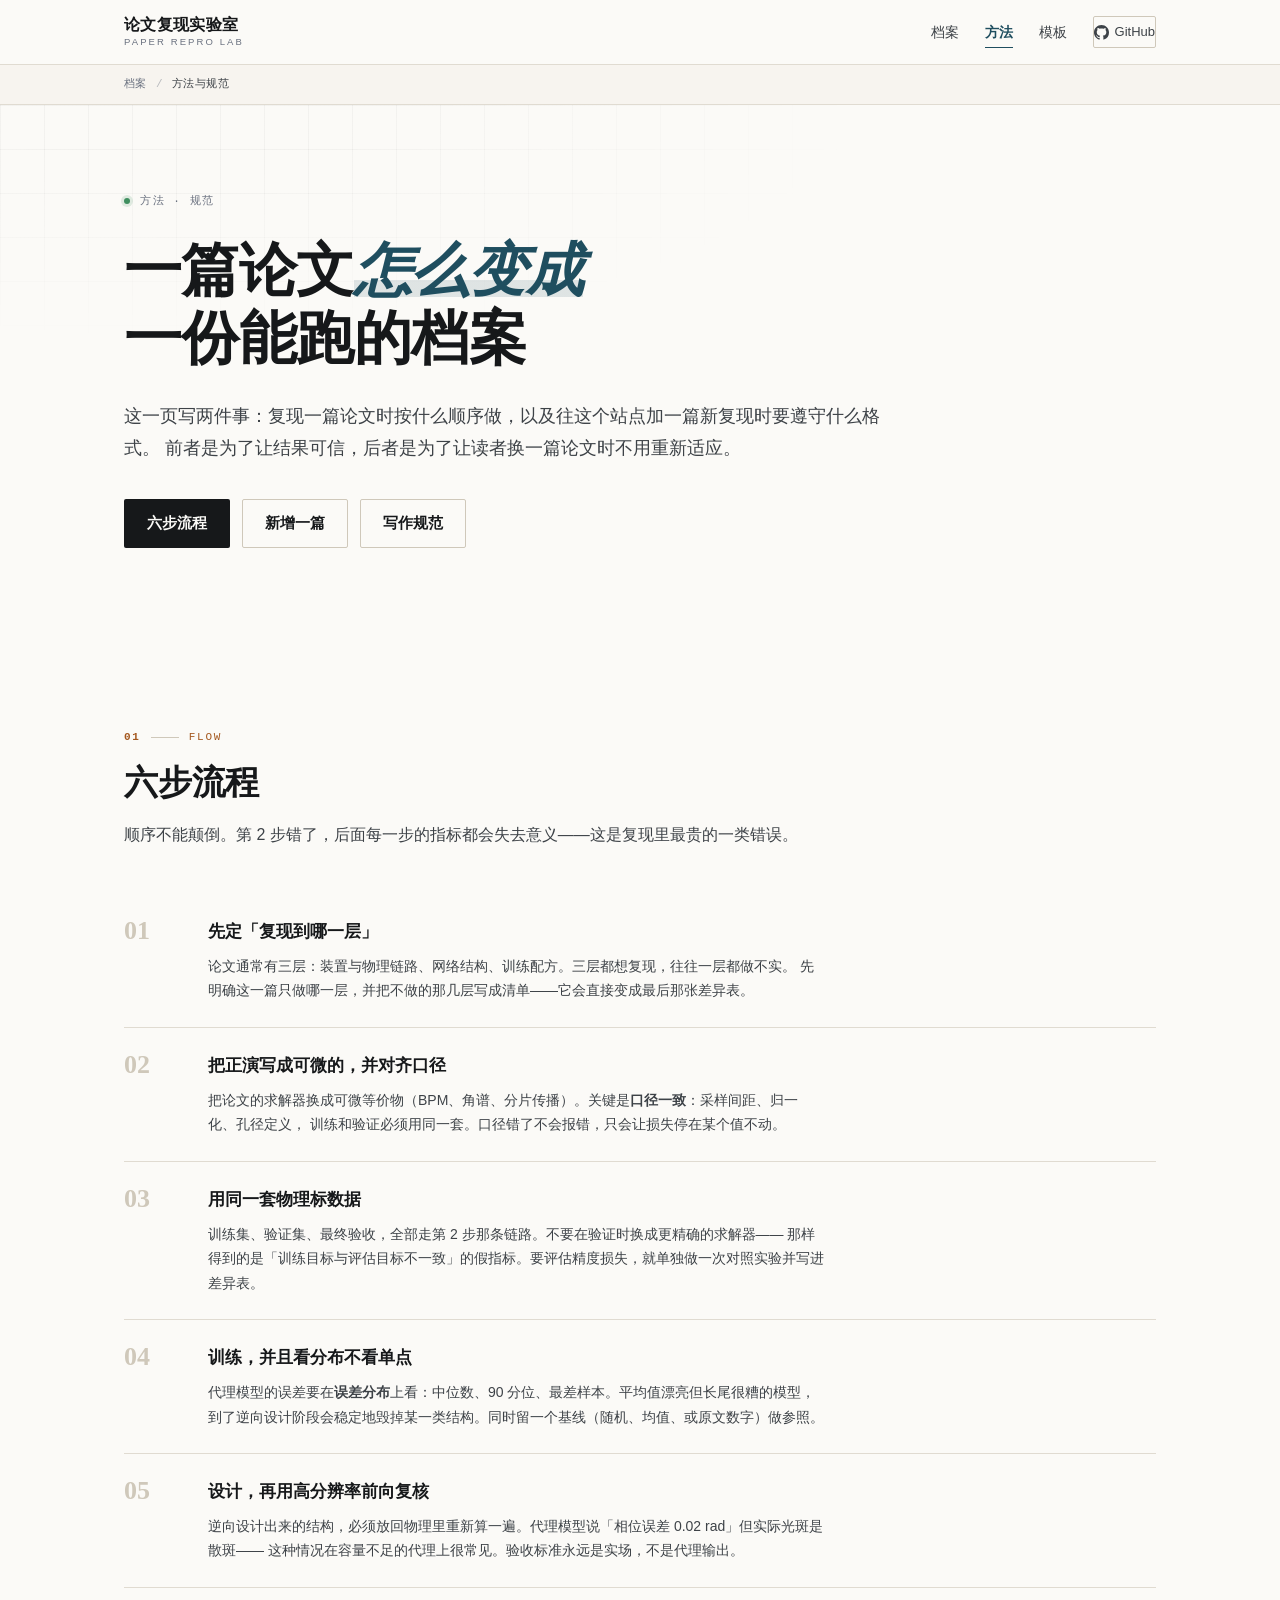
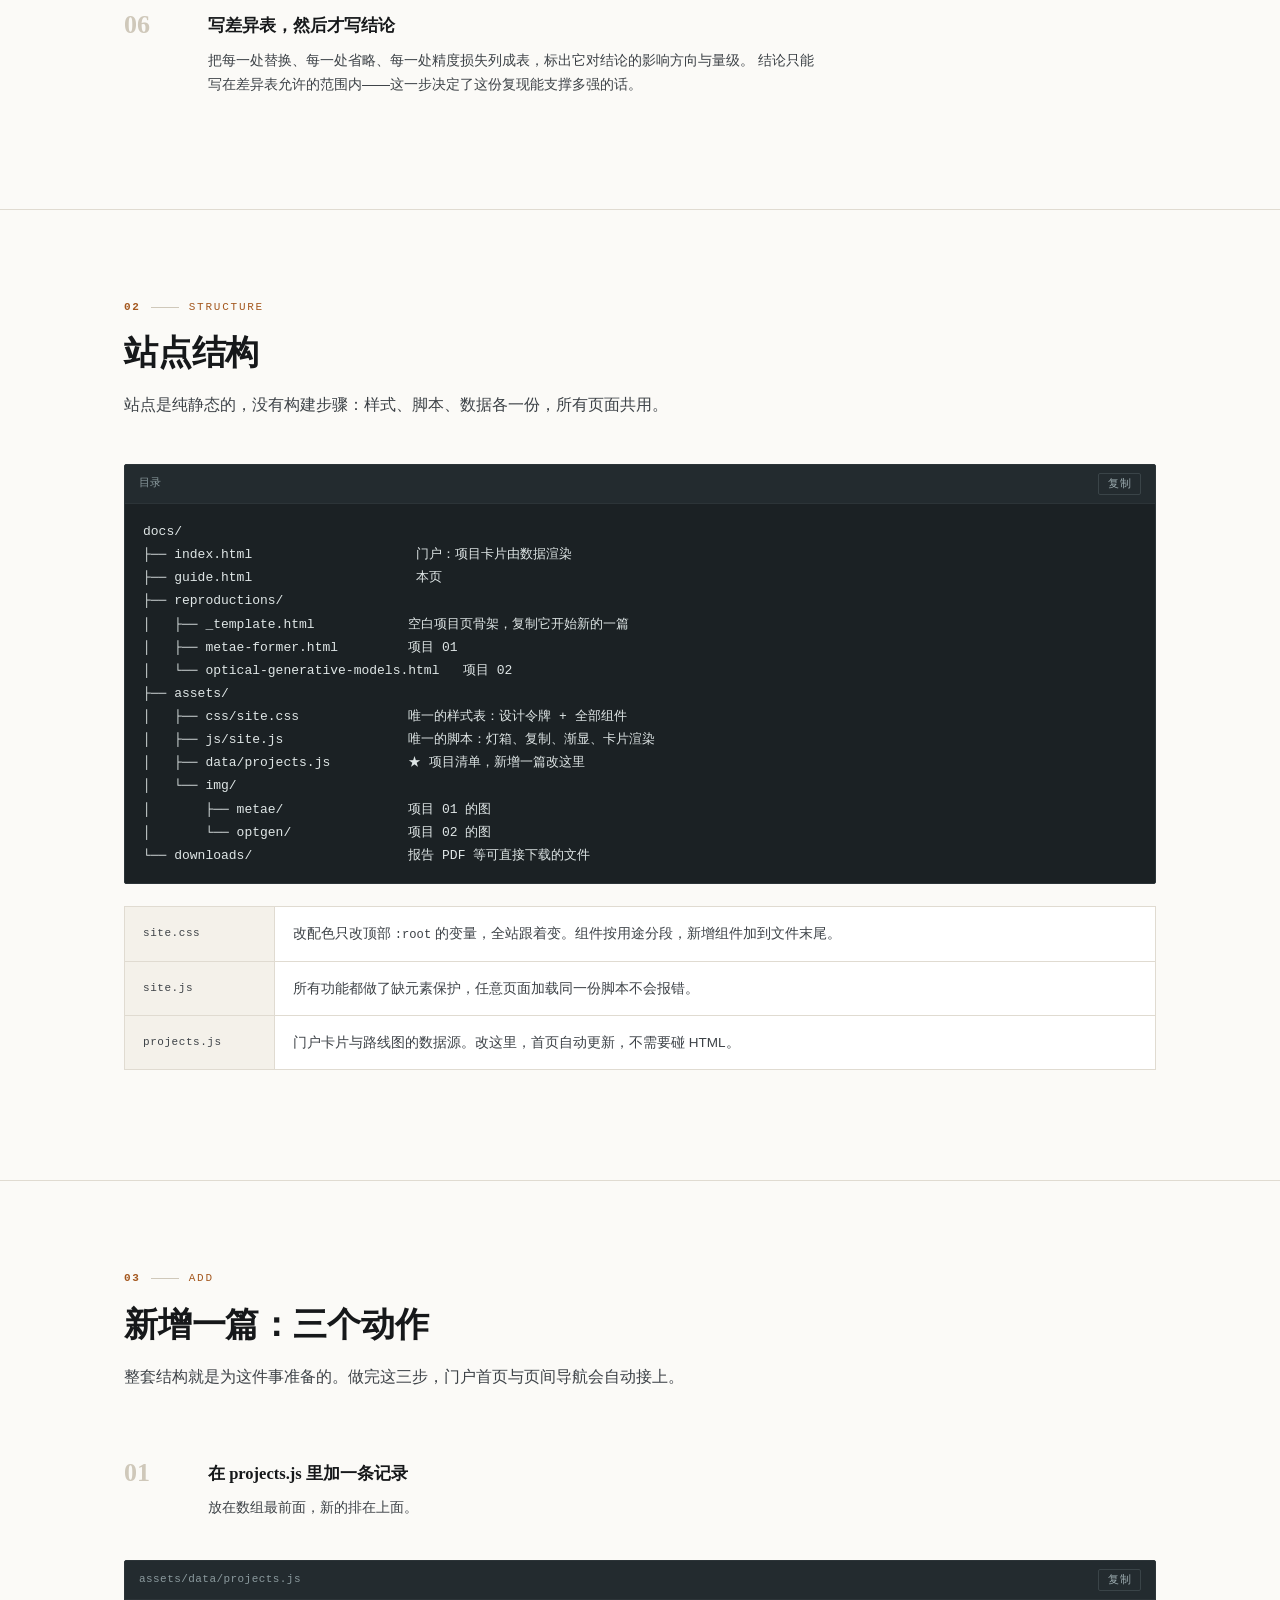
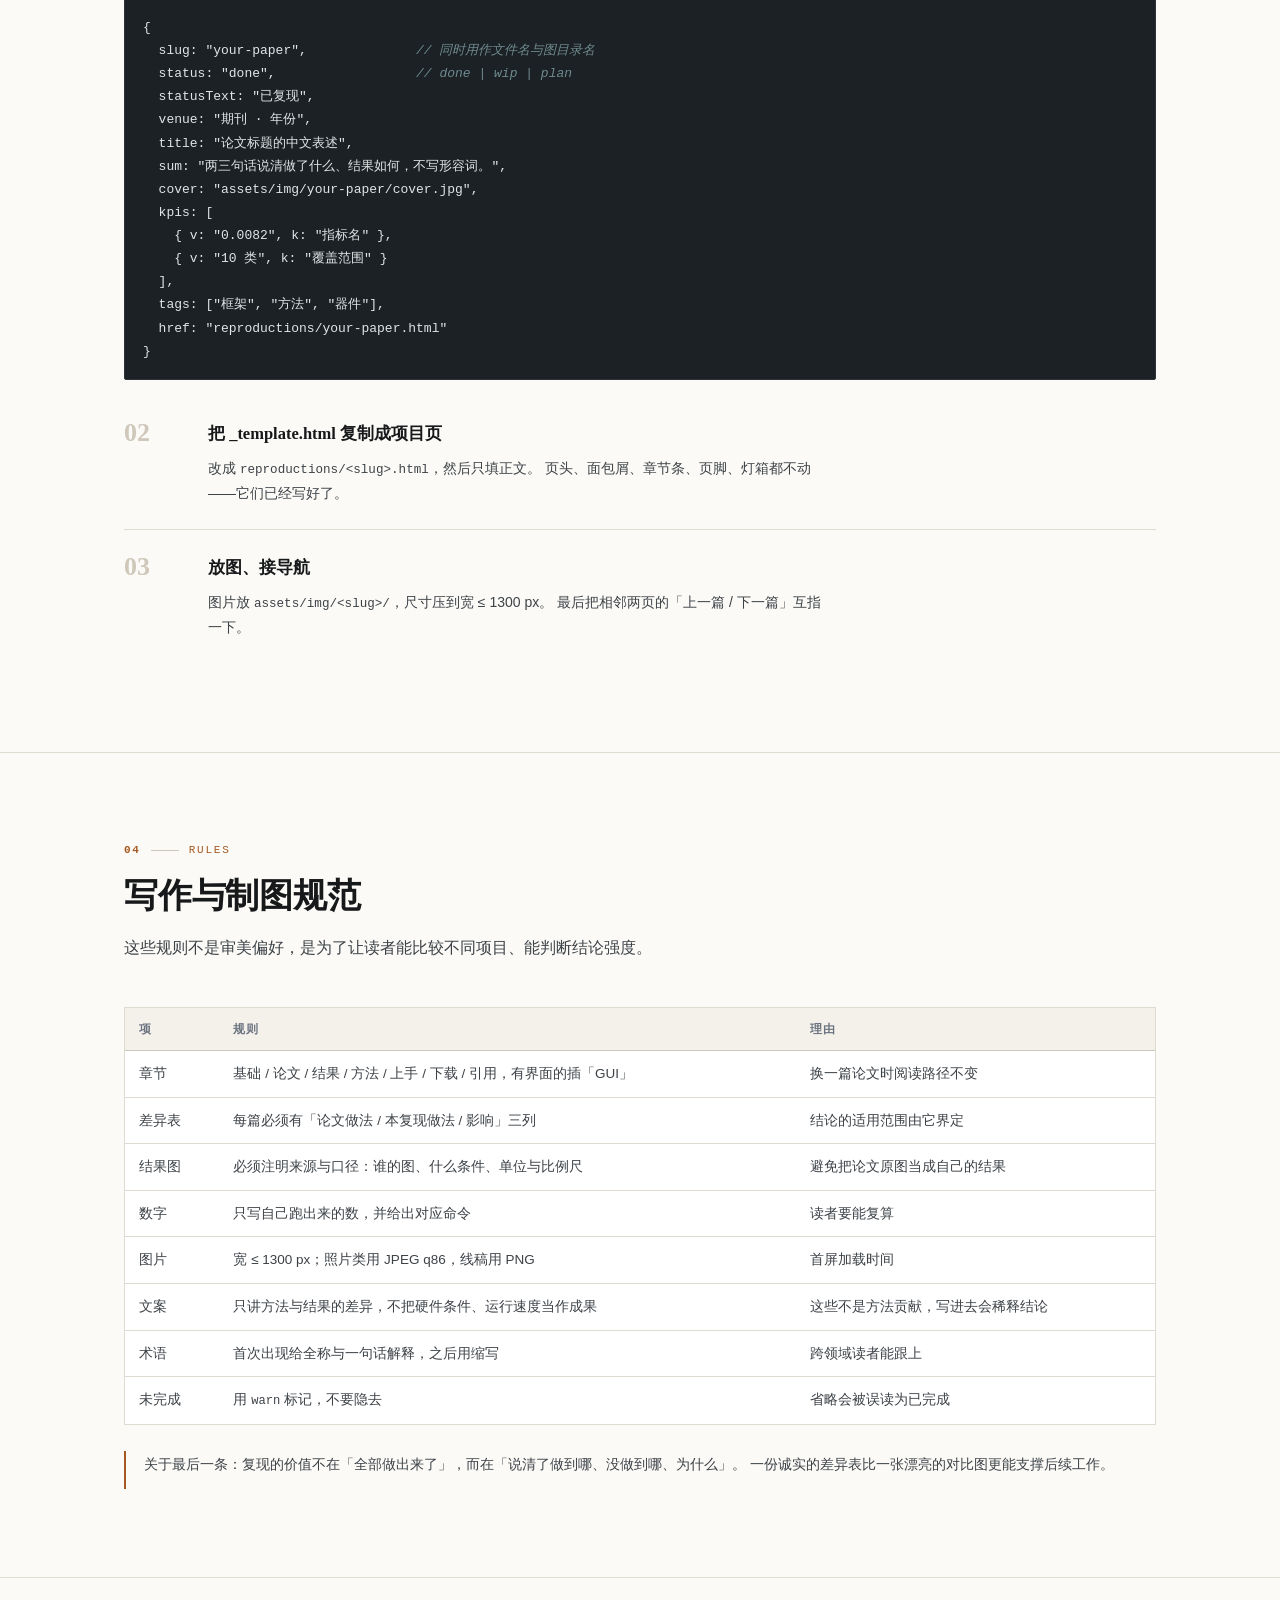
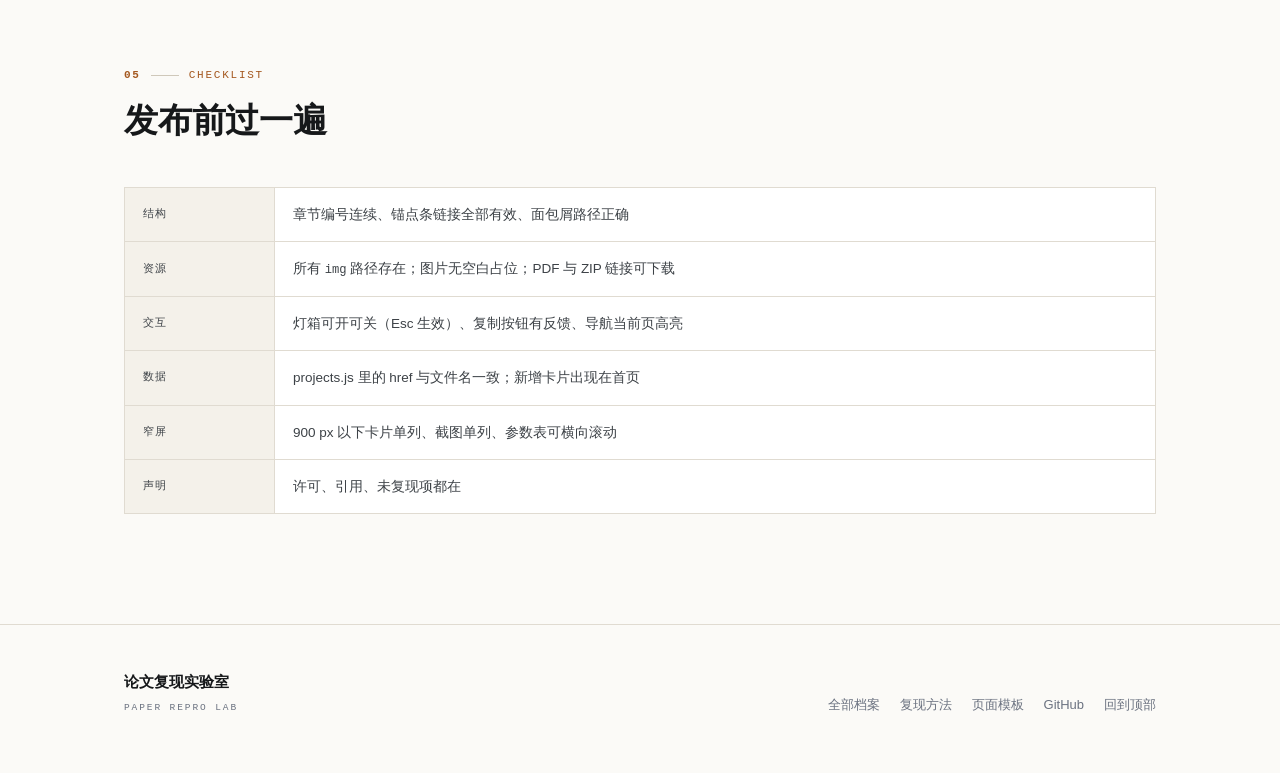
==== docs/guide.html @ f17a2b2f "重构为统一复现实验室站点：门户 + 两个项目页 + 共享设计系统 - 拆出 assets/css/site.css 与 assets/js/site.js，全部页面共用 - 门户首页由 assets/" ====
<!DOCTYPE html>
<html lang="zh-CN">
<head>
<meta charset="UTF-8">
<meta name="viewport" content="width=device-width, initial-scale=1.0">
<title>复现方法与站点规范 · 论文复现实验室</title>
<meta name="description" content="一次论文复现的六步执行流程、站点的目录结构，以及新增一篇复现时要遵守的写作与制图规范。">
<meta property="og:title" content="复现方法与站点规范">
<meta property="og:type" content="article">
<link rel="icon" href="data:image/svg+xml,%3Csvg xmlns='http://www.w3.org/2000/svg' viewBox='0 0 32 32'%3E%3Crect width='32' height='32' fill='%2316181a'/%3E%3Cg fill='%23fbfaf7'%3E%3Crect x='5' y='18' width='4' height='9'/%3E%3Crect x='11' y='12' width='4' height='15'/%3E%3Crect x='17' y='6' width='4' height='21'/%3E%3Crect x='23' y='15' width='4' height='12'/%3E%3C/g%3E%3C/svg%3E">
<link rel="stylesheet" href="assets/css/site.css">
</head>
<body>

<nav class="nav">
  <div class="nav-in">
    <a class="brand" href="index.html">
      <span class="cn">论文复现实验室</span>
      <span class="en">Paper Repro Lab</span>
    </a>
    <div class="nav-links">
      <a href="index.html#archive">档案</a>
      <a href="guide.html">方法</a>
      <a href="reproductions/_template.html">模板</a>
      <a class="nav-gh" href="https://github.com/Alice-P197" target="_blank" rel="noopener">
        <svg viewBox="0 0 16 16"><path d="M8 0C3.58 0 0 3.58 0 8c0 3.54 2.29 6.53 5.47 7.59.4.07.55-.17.55-.38 0-.19-.01-.82-.01-1.49-2.01.37-2.53-.49-2.69-.94-.09-.23-.48-.94-.82-1.13-.28-.15-.68-.52-.01-.53.63-.01 1.08.58 1.23.82.72 1.21 1.87.87 2.33.66.07-.52.28-.87.51-1.07-1.78-.2-3.64-.89-3.64-3.95 0-.87.31-1.59.82-2.15-.08-.2-.36-1.02.08-2.12 0 0 .67-.21 2.2.82.64-.18 1.32-.27 2-.27s1.36.09 2 .27c1.53-1.04 2.2-.82 2.2-.82.44 1.1.16 1.92.08 2.12.51.56.82 1.27.82 2.15 0 3.07-1.87 3.75-3.65 3.95.29.25.54.73.54 1.48 0 1.07-.01 1.93-.01 2.2 0 .21.15.46.55.38A8.01 8.01 0 0 0 16 8c0-4.42-3.58-8-8-8z"/></svg>
        GitHub
      </a>
    </div>
  </div>
</nav>

<div class="crumb">
  <div class="in">
    <a href="index.html">档案</a>
    <span class="sep">/</span>
    <span class="cur">方法与规范</span>
  </div>
</div>

<header class="hero" id="top">
  <div class="wrap">
    <div class="eyebrow">
      <span class="dot"></span>
      方法 · 规范
    </div>
    <h1>一篇论文<em>怎么变成</em><br>一份能跑的档案</h1>
    <p class="lede">
      这一页写两件事：复现一篇论文时按什么顺序做，以及往这个站点加一篇新复现时要遵守什么格式。
      前者是为了让结果可信，后者是为了让读者换一篇论文时不用重新适应。
    </p>
    <div class="cta">
      <a class="btn btn-primary" href="#flow">六步流程</a>
      <a class="btn btn-ghost" href="#add">新增一篇</a>
      <a class="btn btn-ghost" href="#rules">写作规范</a>
    </div>
  </div>
</header>

<!-- ================= 01 FLOW ================= -->
<section id="flow">
  <div class="wrap">
    <div class="shead rv">
      <div class="kicker"><span class="num">01</span><span class="bar"></span>Flow</div>
      <h2>六步流程</h2>
      <p>顺序不能颠倒。第 2 步错了，后面每一步的指标都会失去意义——这是复现里最贵的一类错误。</p>
    </div>

    <div class="rv">
      <div class="step">
        <div class="num">01</div>
        <div>
          <h4>先定「复现到哪一层」</h4>
          <p>论文通常有三层：装置与物理链路、网络结构、训练配方。三层都想复现，往往一层都做不实。
          先明确这一篇只做哪一层，并把不做的那几层写成清单——它会直接变成最后那张差异表。</p>
        </div>
      </div>
      <div class="step">
        <div class="num">02</div>
        <div>
          <h4>把正演写成可微的，并对齐口径</h4>
          <p>把论文的求解器换成可微等价物（BPM、角谱、分片传播）。关键是<b>口径一致</b>：采样间距、归一化、孔径定义，
          训练和验证必须用同一套。口径错了不会报错，只会让损失停在某个值不动。</p>
        </div>
      </div>
      <div class="step">
        <div class="num">03</div>
        <div>
          <h4>用同一套物理标数据</h4>
          <p>训练集、验证集、最终验收，全部走第 2 步那条链路。不要在验证时换成更精确的求解器——
          那样得到的是「训练目标与评估目标不一致」的假指标。要评估精度损失，就单独做一次对照实验并写进差异表。</p>
        </div>
      </div>
      <div class="step">
        <div class="num">04</div>
        <div>
          <h4>训练，并且看分布不看单点</h4>
          <p>代理模型的误差要在<b>误差分布</b>上看：中位数、90 分位、最差样本。平均值漂亮但长尾很糟的模型，
          到了逆向设计阶段会稳定地毁掉某一类结构。同时留一个基线（随机、均值、或原文数字）做参照。</p>
        </div>
      </div>
      <div class="step">
        <div class="num">05</div>
        <div>
          <h4>设计，再用高分辨率前向复核</h4>
          <p>逆向设计出来的结构，必须放回物理里重新算一遍。代理模型说「相位误差 0.02 rad」但实际光斑是散斑——
          这种情况在容量不足的代理上很常见。验收标准永远是实场，不是代理输出。</p>
        </div>
      </div>
      <div class="step">
        <div class="num">06</div>
        <div>
          <h4>写差异表，然后才写结论</h4>
          <p>把每一处替换、每一处省略、每一处精度损失列成表，标出它对结论的影响方向与量级。
          结论只能写在差异表允许的范围内——这一步决定了这份复现能支撑多强的话。</p>
        </div>
      </div>
    </div>
  </div>
</section>

<!-- ================= 02 STRUCTURE ================= -->
<section id="structure">
  <div class="wrap">
    <div class="shead rv">
      <div class="kicker"><span class="num">02</span><span class="bar"></span>Structure</div>
      <h2>站点结构</h2>
      <p>站点是纯静态的，没有构建步骤：样式、脚本、数据各一份，所有页面共用。</p>
    </div>

    <div class="codeblock rv">
      <div class="codehead"><span>目录</span>
        <button class="copybtn" data-copy="#tree">复制</button></div>
      <pre id="tree">docs/
├── index.html                     门户：项目卡片由数据渲染
├── guide.html                     本页
├── reproductions/
│   ├── _template.html            空白项目页骨架，复制它开始新的一篇
│   ├── metae-former.html         项目 01
│   └── optical-generative-models.html   项目 02
├── assets/
│   ├── css/site.css              唯一的样式表：设计令牌 + 全部组件
│   ├── js/site.js                唯一的脚本：灯箱、复制、渐显、卡片渲染
│   ├── data/projects.js          ★ 项目清单，新增一篇改这里
│   └── img/
│       ├── metae/                项目 01 的图
│       └── optgen/               项目 02 的图
└── downloads/                    报告 PDF 等可直接下载的文件</pre>
    </div>

    <div class="feat rv">
      <div class="row"><div class="k">site.css</div><div class="v">改配色只改顶部 <code>:root</code> 的变量，全站跟着变。组件按用途分段，新增组件加到文件末尾。</div></div>
      <div class="row"><div class="k">site.js</div><div class="v">所有功能都做了缺元素保护，任意页面加载同一份脚本不会报错。</div></div>
      <div class="row"><div class="k">projects.js</div><div class="v">门户卡片与路线图的数据源。改这里，首页自动更新，不需要碰 HTML。</div></div>
    </div>
  </div>
</section>

<!-- ================= 03 ADD ================= -->
<section id="add">
  <div class="wrap">
    <div class="shead rv">
      <div class="kicker"><span class="num">03</span><span class="bar"></span>Add</div>
      <h2>新增一篇：三个动作</h2>
      <p>整套结构就是为这件事准备的。做完这三步，门户首页与页间导航会自动接上。</p>
    </div>

    <div class="rv">
      <div class="step">
        <div class="num">01</div>
        <div>
          <h4>在 projects.js 里加一条记录</h4>
          <p>放在数组最前面，新的排在上面。</p>
        </div>
      </div>
    </div>

    <div class="codeblock rv">
      <div class="codehead"><span>assets/data/projects.js</span>
        <button class="copybtn" data-copy="#js-snippet">复制</button></div>
      <pre id="js-snippet">{
  slug: "your-paper",              <span class="c">// 同时用作文件名与图目录名</span>
  status: "done",                  <span class="c">// done | wip | plan</span>
  statusText: "已复现",
  venue: "期刊 · 年份",
  title: "论文标题的中文表述",
  sum: "两三句话说清做了什么、结果如何，不写形容词。",
  cover: "assets/img/your-paper/cover.jpg",
  kpis: [
    { v: "0.0082", k: "指标名" },
    { v: "10 类", k: "覆盖范围" }
  ],
  tags: ["框架", "方法", "器件"],
  href: "reproductions/your-paper.html"
}</pre>
    </div>

    <div class="rv">
      <div class="step">
        <div class="num">02</div>
        <div>
          <h4>把 _template.html 复制成项目页</h4>
          <p>改成 <code>reproductions/&lt;slug&gt;.html</code>，然后只填正文。
          页头、面包屑、章节条、页脚、灯箱都不动——它们已经写好了。</p>
        </div>
      </div>
      <div class="step">
        <div class="num">03</div>
        <div>
          <h4>放图、接导航</h4>
          <p>图片放 <code>assets/img/&lt;slug&gt;/</code>，尺寸压到宽 ≤ 1300 px。
          最后把相邻两页的「上一篇 / 下一篇」互指一下。</p>
        </div>
      </div>
    </div>
  </div>
</section>

<!-- ================= 04 RULES ================= -->
<section id="rules">
  <div class="wrap">
    <div class="shead rv">
      <div class="kicker"><span class="num">04</span><span class="bar"></span>Rules</div>
      <h2>写作与制图规范</h2>
      <p>这些规则不是审美偏好，是为了让读者能比较不同项目、能判断结论强度。</p>
    </div>

    <div class="tbl-wrap rv">
      <table>
        <thead><tr><th>项</th><th>规则</th><th>理由</th></tr></thead>
        <tbody>
          <tr><td>章节</td><td>基础 / 论文 / 结果 / 方法 / 上手 / 下载 / 引用，有界面的插「GUI」</td><td>换一篇论文时阅读路径不变</td></tr>
          <tr><td>差异表</td><td>每篇必须有「论文做法 / 本复现做法 / 影响」三列</td><td>结论的适用范围由它界定</td></tr>
          <tr><td>结果图</td><td>必须注明来源与口径：谁的图、什么条件、单位与比例尺</td><td>避免把论文原图当成自己的结果</td></tr>
          <tr><td>数字</td><td>只写自己跑出来的数，并给出对应命令</td><td>读者要能复算</td></tr>
          <tr><td>图片</td><td>宽 ≤ 1300 px；照片类用 JPEG q86，线稿用 PNG</td><td>首屏加载时间</td></tr>
          <tr><td>文案</td><td>只讲方法与结果的差异，不把硬件条件、运行速度当作成果</td><td>这些不是方法贡献，写进去会稀释结论</td></tr>
          <tr><td>术语</td><td>首次出现给全称与一句话解释，之后用缩写</td><td>跨领域读者能跟上</td></tr>
          <tr><td>未完成</td><td>用 <code>warn</code> 标记，不要隐去</td><td>省略会被误读为已完成</td></tr>
        </tbody>
      </table>
    </div>

    <div class="notes rv">
      <p>关于最后一条：复现的价值不在「全部做出来了」，而在「说清了做到哪、没做到哪、为什么」。
      一份诚实的差异表比一张漂亮的对比图更能支撑后续工作。</p>
    </div>
  </div>
</section>

<!-- ================= 05 CHECK ================= -->
<section id="check">
  <div class="wrap">
    <div class="shead rv">
      <div class="kicker"><span class="num">05</span><span class="bar"></span>Checklist</div>
      <h2>发布前过一遍</h2>
    </div>

    <div class="feat rv">
      <div class="row"><div class="k">结构</div><div class="v">章节编号连续、锚点条链接全部有效、面包屑路径正确</div></div>
      <div class="row"><div class="k">资源</div><div class="v">所有 <code>img</code> 路径存在；图片无空白占位；PDF 与 ZIP 链接可下载</div></div>
      <div class="row"><div class="k">交互</div><div class="v">灯箱可开可关（Esc 生效）、复制按钮有反馈、导航当前页高亮</div></div>
      <div class="row"><div class="k">数据</div><div class="v">projects.js 里的 href 与文件名一致；新增卡片出现在首页</div></div>
      <div class="row"><div class="k">窄屏</div><div class="v">900 px 以下卡片单列、截图单列、参数表可横向滚动</div></div>
      <div class="row"><div class="k">声明</div><div class="v">许可、引用、未复现项都在</div></div>
    </div>
  </div>
</section>

<footer>
  <div class="wrap foot-in">
    <div class="foot-brand">
      论文复现实验室
      <span>Paper Repro Lab</span>
    </div>
    <div class="foot-links">
      <a href="index.html#archive">全部档案</a>
      <a href="guide.html">复现方法</a>
      <a href="reproductions/_template.html">页面模板</a>
      <a href="https://github.com/Alice-P197" target="_blank" rel="noopener">GitHub</a>
      <a href="#top">回到顶部</a>
    </div>
  </div>
</footer>

<div class="lb" id="lb"><span class="close">×</span><img id="lbimg" alt=""></div>
<div class="toast" id="toast">已复制</div>

<script src="assets/js/site.js"></script>
</body>
</html>
---- docs/assets/css/site.css ----
:root{
  --paper:#fbfaf7;
  --paper-2:#f4f1ea;
  --ink:#16181a;
  --ink-2:#3d4247;
  --muted:#6b7280;
  --line:#e0dbd1;
  --line-2:#cfc8ba;
  --teal:#1f4e5f;
  --teal-2:#2b6b80;
  --ochre:#a4581f;
  --code-bg:#1b2124;
  --code-ink:#dfe6e6;
  --serif:"Noto Serif SC","Songti SC","Source Han Serif SC",Georgia,"SimSun",serif;
  --sans:-apple-system,BlinkMacSystemFont,"Segoe UI","PingFang SC","Microsoft YaHei",sans-serif;
  --mono:"JetBrains Mono","Cascadia Code",ui-monospace,Consolas,"Courier New",monospace;
  --max:1080px;
}
*{margin:0;padding:0;box-sizing:border-box}
html{scroll-behavior:smooth;scroll-padding-top:76px}
body{
  background:var(--paper);color:var(--ink);
  font-family:var(--sans);font-size:16px;line-height:1.75;
  -webkit-font-smoothing:antialiased;
}
img{max-width:100%;display:block}
a{color:var(--teal);text-decoration:none}
a:hover{text-decoration:underline;text-underline-offset:3px}
code{font-family:var(--mono);font-size:.9em}

/* ---------- nav ---------- */
.nav{
  position:sticky;top:0;z-index:100;
  background:rgba(251,250,247,.92);backdrop-filter:saturate(180%) blur(8px);
  border-bottom:1px solid var(--line);
}
.nav-in{
  max-width:var(--max);margin:0 auto;padding:0 24px;
  height:64px;display:flex;align-items:center;justify-content:space-between;gap:24px;
}
.brand{display:flex;flex-direction:column;line-height:1.15;text-decoration:none}
.brand:hover{text-decoration:none}
.brand .cn{font-family:var(--serif);font-size:16px;font-weight:700;color:var(--ink);letter-spacing:.02em}
.brand .en{font-size:9.5px;letter-spacing:.22em;text-transform:uppercase;color:var(--muted);margin-top:3px}
.nav-links{display:flex;align-items:center;gap:26px;font-size:14px}
.nav-links a{color:var(--ink-2);text-decoration:none;position:relative;padding:4px 0}
.nav-links a::after{
  content:"";position:absolute;left:0;right:0;bottom:0;height:1.5px;
  background:var(--teal);transform:scaleX(0);transform-origin:left;transition:transform .25s ease;
}
.nav-links a:hover::after,.nav-links a.active::after{transform:scaleX(1)}
.nav-links a.active{color:var(--teal);font-weight:600}
.nav-gh{
  display:inline-flex;align-items:center;gap:6px;
  border:1px solid var(--line-2);border-radius:2px;padding:5px 11px;
  font-size:13px;color:var(--ink-2) !important;
}
.nav-gh:hover{background:var(--paper-2);text-decoration:none}
.nav-gh svg{width:15px;height:15px;fill:currentColor}

/* ---------- layout ---------- */
.wrap{max-width:var(--max);margin:0 auto;padding:0 24px}
section{padding:88px 0;border-top:1px solid var(--line)}
section:first-of-type{border-top:none}

/* ---------- hero ---------- */
.hero{padding:80px 0 64px;position:relative;overflow:hidden}
.hero::before{
  content:"";position:absolute;inset:0;z-index:0;pointer-events:none;
  background-image:
    linear-gradient(to right,rgba(22,24,26,.035) 1px,transparent 1px),
    linear-gradient(to bottom,rgba(22,24,26,.035) 1px,transparent 1px);
  background-size:44px 44px;
  mask-image:radial-gradient(ellipse 70% 60% at 15% 0%,#000 20%,transparent 75%);
  -webkit-mask-image:radial-gradient(ellipse 70% 60% at 15% 0%,#000 20%,transparent 75%);
}
.hero > .wrap{position:relative;z-index:1}
.eyebrow{
  display:inline-flex;align-items:center;gap:10px;
  font-family:var(--mono);font-size:11px;letter-spacing:.14em;text-transform:uppercase;
  color:var(--muted);margin-bottom:26px;
}
.eyebrow .dot{width:6px;height:6px;border-radius:50%;background:#3f8f5f;box-shadow:0 0 0 3px rgba(63,143,95,.15)}
h1{
  font-family:var(--serif);font-weight:700;
  font-size:clamp(34px,5.2vw,58px);line-height:1.18;letter-spacing:-.01em;
  margin-bottom:26px;max-width:16em;
}
h1 em{font-style:italic;color:var(--teal);white-space:nowrap;
  background-image:linear-gradient(rgba(31,78,95,.13),rgba(31,78,95,.13));
  background-repeat:no-repeat;
  background-size:100% .30em;
  background-position:0 88%;
}
.lede{font-size:17.5px;line-height:1.85;color:var(--ink-2);max-width:44em;margin-bottom:34px}
.lede strong{color:var(--ink);font-weight:600}

.cta{display:flex;flex-wrap:wrap;gap:12px;margin-bottom:28px}
.btn{
  display:inline-flex;align-items:center;gap:9px;
  padding:11px 22px;border-radius:2px;font-size:14.5px;font-weight:600;
  text-decoration:none !important;transition:all .18s ease;border:1px solid transparent;
}
.btn-primary{background:var(--ink);color:var(--paper)}
.btn-primary:hover{background:var(--teal);transform:translateY(-1px)}
.btn-ghost{background:transparent;color:var(--ink);border-color:var(--line-2)}
.btn-ghost:hover{border-color:var(--ink);background:var(--paper-2);transform:translateY(-1px)}
.btn svg{width:15px;height:15px;fill:currentColor}

.chips{display:flex;flex-wrap:wrap;gap:7px;margin-bottom:44px}
.chip{
  font-family:var(--mono);font-size:11px;letter-spacing:.04em;
  color:var(--ink-2);background:var(--paper-2);
  border:1px solid var(--line);border-radius:2px;padding:4px 9px;
}

.stats{
  display:grid;grid-template-columns:repeat(4,1fr);
  border:1px solid var(--line);background:#fff;
}
.stat{padding:22px 20px;border-right:1px solid var(--line)}
.stat:last-child{border-right:none}
.stat .n{
  font-family:var(--serif);font-size:30px;font-weight:700;line-height:1.1;
  color:var(--teal);letter-spacing:-.01em;
}
.stat .n small{font-size:16px;font-weight:600;margin-left:1px}
.stat .k{font-size:12px;color:var(--muted);margin-top:7px;line-height:1.55}

/* ---------- section head ---------- */
.shead{margin-bottom:44px}
.kicker{
  font-family:var(--mono);font-size:11px;letter-spacing:.16em;text-transform:uppercase;
  color:var(--ochre);margin-bottom:14px;display:flex;align-items:center;gap:10px;
}
.kicker .num{font-weight:700}
.kicker .bar{width:28px;height:1px;background:var(--line-2)}
h2{
  font-family:var(--serif);font-weight:700;font-size:clamp(25px,3.2vw,34px);
  line-height:1.3;letter-spacing:-.005em;margin-bottom:16px;
}
.shead p{font-size:16px;color:var(--ink-2);max-width:46em;line-height:1.8}

h3{font-family:var(--serif);font-size:19px;font-weight:700;margin-bottom:10px;line-height:1.4}
p + h3{margin-top:30px}

/* ---------- prose blocks ---------- */
.prose p{margin-bottom:14px;color:var(--ink-2);max-width:46em}
.prose p strong{color:var(--ink)}
.prose ul{list-style:none;margin:0 0 16px}
.prose ul li{position:relative;padding-left:20px;margin-bottom:8px;color:var(--ink-2)}
.prose ul li::before{
  content:"";position:absolute;left:2px;top:.72em;
  width:5px;height:5px;background:var(--ochre);border-radius:50%;
}

/* ---------- concept cards ---------- */
.grid-2{display:grid;grid-template-columns:1fr 1fr;gap:20px}
.grid-3{display:grid;grid-template-columns:repeat(3,1fr);gap:18px}
.grid-4{display:grid;grid-template-columns:repeat(4,1fr);gap:16px}

.card{
  background:#fff;border:1px solid var(--line);padding:22px 22px 20px;
  transition:border-color .18s ease,box-shadow .18s ease;
}
.card:hover{border-color:var(--line-2);box-shadow:0 2px 14px rgba(22,24,26,.045)}
.card h4{font-family:var(--serif);font-size:15.5px;font-weight:700;margin-bottom:8px}
.card p{font-size:13.5px;line-height:1.72;color:var(--ink-2)}
.card .tag{
  font-family:var(--mono);font-size:10px;letter-spacing:.1em;text-transform:uppercase;
  color:var(--muted);display:block;margin-bottom:9px;
}
.numcard{position:relative;padding-top:34px}
.numcard .idx{
  position:absolute;top:16px;left:22px;
  font-family:var(--mono);font-size:11px;font-weight:700;color:var(--ochre);letter-spacing:.08em;
}

/* ---------- figure ---------- */
figure{margin:26px 0}
.figbox{
  border:1px solid var(--line);background:#fff;padding:14px;
}
.figbox img{width:100%;height:auto;cursor:zoom-in}
figcaption{
  font-size:12.5px;color:var(--muted);line-height:1.7;margin-top:11px;
  padding-left:2px;border-left:2px solid var(--line-2);padding-left:10px;
}
figcaption b{color:var(--ink-2);font-weight:600}

/* ---------- compare ---------- */
.compare{display:grid;grid-template-columns:1fr 1fr;gap:16px;margin:26px 0}
.compare figure{margin:0}
.compare .lab{
  font-family:var(--mono);font-size:10.5px;letter-spacing:.12em;text-transform:uppercase;
  color:var(--muted);margin-bottom:8px;display:flex;align-items:center;gap:7px;
}
.compare .lab .sq{width:7px;height:7px;border:1px solid var(--line-2)}
.compare .lab.paper .sq{background:var(--line-2)}
.compare .lab.ours .sq{background:var(--ochre);border-color:var(--ochre)}

/* ---------- code ---------- */
.codeblock{
  margin:16px 0;border:1px solid #2c3438;border-radius:2px;overflow:hidden;background:var(--code-bg);
}
.codehead{
  display:flex;align-items:center;justify-content:space-between;
  padding:8px 14px;background:#232b2f;border-bottom:1px solid #2c3438;
  font-family:var(--mono);font-size:11px;color:#8b9a9e;letter-spacing:.04em;
}
.copybtn{
  background:transparent;border:1px solid #3a4448;color:#9aa9ad;cursor:pointer;
  font-family:var(--mono);font-size:10.5px;padding:3px 9px;border-radius:2px;
  transition:all .16s ease;letter-spacing:.04em;
}
.copybtn:hover{background:#2f393d;color:#dfe6e6;border-color:#4a565a}
pre{padding:16px 18px;overflow-x:auto;color:var(--code-ink);font-size:13px;line-height:1.78}
pre .c{color:#6f8a8f;font-style:italic}
pre .k{color:#8fc7d6}
pre .s{color:#c9b48a}

/* ---------- table ---------- */
.tbl-wrap{overflow-x:auto;margin:20px 0;border:1px solid var(--line);background:#fff}
table{width:100%;border-collapse:collapse;font-size:13.5px;min-width:560px}
th{
  text-align:left;padding:11px 14px;font-weight:600;font-size:11.5px;
  letter-spacing:.06em;text-transform:uppercase;color:var(--muted);
  border-bottom:1px solid var(--line-2);background:var(--paper-2);white-space:nowrap;
}
td{padding:11px 14px;border-bottom:1px solid var(--line);color:var(--ink-2);vertical-align:top}
tr:last-child td{border-bottom:none}
td.mono,th.mono{font-family:var(--mono);font-size:12.5px}
td.ok{color:var(--teal);font-weight:600}
td.warn{color:var(--ochre);font-weight:600}

/* ---------- download ---------- */
.dl-grid{display:grid;grid-template-columns:1.15fr .85fr;gap:20px;align-items:start}
.dl-card{background:#fff;border:1px solid var(--line);padding:26px}
.dl-card.primary{border-color:var(--line-2);box-shadow:0 1px 0 rgba(22,24,26,.03)}
.dl-card .ver{
  font-family:var(--mono);font-size:11px;color:var(--muted);letter-spacing:.06em;margin-bottom:12px;
}
.dl-card h3{font-size:20px;margin-bottom:6px}
.dl-card .sub{font-size:13px;color:var(--muted);margin-bottom:18px}
.checklist{list-style:none;margin:0 0 22px}
.checklist li{
  display:flex;gap:9px;font-size:13.5px;color:var(--ink-2);margin-bottom:9px;line-height:1.6;
}
.checklist li svg{width:14px;height:14px;flex:0 0 14px;margin-top:4px;fill:none;stroke:var(--teal);stroke-width:2.2}
.dl-actions{display:flex;gap:10px;flex-wrap:wrap;align-items:center}
.meta-row{
  display:flex;gap:14px;flex-wrap:wrap;font-family:var(--mono);font-size:11px;
  color:var(--muted);border-top:1px solid var(--line);padding-top:14px;margin-top:18px;
}
.pathline{
  font-family:var(--mono);font-size:11.5px;color:var(--ink-2);background:var(--paper-2);
  border:1px solid var(--line);padding:5px 9px;word-break:break-all;line-height:1.6;
}

/* ---------- steps ---------- */
.step{
  display:grid;grid-template-columns:64px 1fr;gap:20px;
  padding:24px 0;border-bottom:1px solid var(--line);
}
.step:last-child{border-bottom:none}
.step .num{
  font-family:var(--serif);font-size:26px;font-weight:700;color:var(--line-2);line-height:1;
}
.step h4{font-family:var(--serif);font-size:16.5px;font-weight:700;margin-bottom:7px}
.step p{font-size:14px;color:var(--ink-2);line-height:1.75;max-width:44em}

/* ---------- citation ---------- */
.bibtex{
  background:var(--paper-2);border:1px solid var(--line);padding:18px 18px 14px;
  position:relative;margin:16px 0;
}
.bibtex pre{color:var(--ink-2);font-size:12.5px;padding:0;background:none;line-height:1.85}
.bibtex .copybtn{border-color:var(--line-2);color:var(--muted);position:absolute;top:12px;right:12px}
.bibtex .copybtn:hover{background:#fff;color:var(--ink);border-color:var(--ink)}

.notes{border-left:2px solid var(--ochre);padding:2px 0 2px 18px;margin-top:26px}
.notes p{font-size:13.5px;color:var(--ink-2);margin-bottom:10px;line-height:1.78}

/* ---------- footer ---------- */
footer{
  border-top:1px solid var(--line);padding:44px 0 56px;margin-top:0;
}
.foot-in{
  display:flex;justify-content:space-between;align-items:flex-end;gap:24px;flex-wrap:wrap;
}
.foot-brand{font-family:var(--serif);font-size:15px;font-weight:700}
.foot-brand span{
  display:block;font-family:var(--mono);font-size:9.5px;font-weight:400;
  letter-spacing:.2em;text-transform:uppercase;color:var(--muted);margin-top:5px;
}
.foot-links{display:flex;gap:20px;font-size:13px;color:var(--muted)}
.foot-links a{color:var(--muted)}
.foot-links a:hover{color:var(--teal)}

/* ---------- lightbox ---------- */
.lb{
  position:fixed;inset:0;z-index:999;background:rgba(12,14,15,.93);
  display:none;align-items:center;justify-content:center;padding:32px;cursor:zoom-out;
}
.lb.on{display:flex}
.lb img{max-width:95vw;max-height:92vh;object-fit:contain;box-shadow:0 8px 40px rgba(0,0,0,.5)}
.lb .close{
  position:absolute;top:20px;right:26px;color:#fff;font-size:30px;line-height:1;
  font-family:var(--mono);opacity:.7;
}

/* ---------- toast ---------- */
.toast{
  position:fixed;bottom:28px;left:50%;transform:translate(-50%,14px);
  background:var(--ink);color:var(--paper);font-size:13px;
  padding:9px 18px;border-radius:2px;opacity:0;pointer-events:none;
  transition:all .24s ease;z-index:1000;font-family:var(--mono);
}
.toast.on{opacity:1;transform:translate(-50%,0)}

/* ---------- reveal ---------- */
.rv{opacity:0;transform:translateY(14px);transition:opacity .6s ease,transform .6s ease}
.rv.in{opacity:1;transform:none}

/* ============================================================
   共享站点组件：门户 / 项目页 / 方法论页共用
   ============================================================ */

/* ---------- breadcrumb ---------- */
.crumb{border-bottom:1px solid var(--line);background:rgba(244,241,234,.55)}
.crumb .in{
  max-width:var(--max);margin:0 auto;padding:10px 24px;
  display:flex;align-items:center;gap:9px;flex-wrap:wrap;
  font-family:var(--mono);font-size:11px;letter-spacing:.04em;color:var(--muted);
}
.crumb a{color:var(--muted);text-decoration:none}
.crumb a:hover{color:var(--teal);text-decoration:none}
.crumb .sep{opacity:.45}
.crumb .cur{color:var(--ink-2)}

/* ---------- sticky anchor bar (项目页章节跳转) ---------- */
.anchorbar{
  position:sticky;top:64px;z-index:90;
  background:rgba(251,250,247,.96);backdrop-filter:saturate(160%) blur(8px);
  border-bottom:1px solid var(--line);
}
.anchorbar .in{
  max-width:var(--max);margin:0 auto;padding:0 24px;
  display:flex;gap:2px;overflow-x:auto;scrollbar-width:none;
}
.anchorbar .in::-webkit-scrollbar{display:none}
.anchorbar a{
  flex:0 0 auto;padding:11px 12px 10px;
  font-family:var(--mono);font-size:11px;letter-spacing:.05em;
  color:var(--muted);text-decoration:none;white-space:nowrap;
  border-bottom:2px solid transparent;transition:color .16s,border-color .16s;
}
.anchorbar a:hover{color:var(--ink);text-decoration:none}
.anchorbar a.on{color:var(--teal);border-bottom-color:var(--teal)}

/* ---------- badge ---------- */
.badge{
  display:inline-block;font-family:var(--mono);font-size:10px;letter-spacing:.09em;
  text-transform:uppercase;padding:3px 8px;border:1px solid;border-radius:2px;line-height:1.5;
}
.badge.done{color:#2c6647;border-color:#b8d5c3;background:#eff6f1}
.badge.wip{color:var(--ochre);border-color:#e2c6a9;background:#fdf5ec}
.badge.plan{color:var(--muted);border-color:var(--line-2);background:var(--paper-2)}

/* ---------- project archive grid ---------- */
.pgrid{display:grid;grid-template-columns:1fr 1fr;gap:22px}
.pcard{
  display:flex;flex-direction:column;background:#fff;border:1px solid var(--line);
  color:inherit;text-decoration:none !important;
  transition:border-color .2s ease,box-shadow .2s ease,transform .2s ease;
}
.pcard:hover{border-color:var(--line-2);box-shadow:0 8px 26px rgba(22,24,26,.075);transform:translateY(-2px)}
.pcard .cover{
  position:relative;aspect-ratio:16/10;background:var(--paper-2);
  border-bottom:1px solid var(--line);
  display:grid;place-items:center;padding:14px;overflow:hidden;
}
.pcard .cover img{max-width:100%;max-height:100%;object-fit:contain;transition:transform .45s ease}
.pcard:hover .cover img{transform:scale(1.025)}
.pcard .body{padding:19px 21px 20px;display:flex;flex-direction:column;flex:1}
.pcard .topline{display:flex;align-items:center;justify-content:space-between;gap:10px;margin-bottom:11px}
.pcard .venue{
  font-family:var(--mono);font-size:10px;letter-spacing:.11em;
  text-transform:uppercase;color:var(--muted);
}
.pcard h3{font-family:var(--serif);font-size:18.5px;font-weight:700;line-height:1.42;margin-bottom:8px}
.pcard .sum{font-size:13.5px;line-height:1.72;color:var(--ink-2);margin-bottom:16px}
.pcard .kpis{
  display:flex;gap:22px;border-top:1px solid var(--line);
  padding-top:13px;margin-top:auto;
}
.pcard .kpis div{font-family:var(--mono);font-size:10.5px;color:var(--muted);line-height:1.4}
.pcard .kpis div b{
  display:block;font-family:var(--serif);font-size:16px;font-weight:700;
  color:var(--teal);margin-bottom:3px;letter-spacing:0;
}
.pcard .go{
  margin-top:15px;font-family:var(--mono);font-size:10.5px;letter-spacing:.1em;
  text-transform:uppercase;color:var(--ochre);display:flex;align-items:center;gap:6px;
  transition:gap .2s ease;
}
.pcard:hover .go{gap:11px}

/* ---------- intro band (门户首屏下方说明条) ---------- */
.band{
  display:grid;grid-template-columns:repeat(3,1fr);
  border:1px solid var(--line);background:#fff;
}
.band > div{padding:20px 22px;border-right:1px solid var(--line)}
.band > div:last-child{border-right:none}
.band h4{font-family:var(--serif);font-size:14.5px;font-weight:700;margin-bottom:6px}
.band p{font-size:12.8px;color:var(--ink-2);line-height:1.68}

/* ---------- screenshot grid ---------- */
.shots{display:grid;grid-template-columns:1fr 1fr;gap:18px;margin:24px 0}
.shots.one{grid-template-columns:1fr}
.shots.three{grid-template-columns:repeat(3,1fr)}
.shots figure{margin:0}
.shots .figbox{padding:0;background:#fff;overflow:hidden}
.shots figcaption{margin-top:9px}

/* ---------- feature matrix ---------- */
.feat{border:1px solid var(--line);background:#fff;margin:22px 0}
.feat .row{
  display:grid;grid-template-columns:150px 1fr;gap:0;
  border-bottom:1px solid var(--line);
}
.feat .row:last-child{border-bottom:none}
.feat .row > .k{
  padding:15px 18px;background:var(--paper-2);border-right:1px solid var(--line);
  font-family:var(--mono);font-size:11px;letter-spacing:.05em;color:var(--ink-2);
  display:flex;align-items:center;
}
.feat .row > .v{padding:15px 18px;font-size:13.5px;color:var(--ink-2);line-height:1.72}
.feat .row > .v b{color:var(--ink);font-weight:600}

/* ---------- prev / next ---------- */
.pager{display:grid;grid-template-columns:1fr 1fr;gap:16px;padding:0 0 56px}
.pager a{
  display:block;border:1px solid var(--line);background:#fff;padding:18px 20px;
  text-decoration:none !important;transition:border-color .18s,background .18s;
}
.pager a:hover{border-color:var(--line-2);background:var(--paper-2)}
.pager .dir{
  font-family:var(--mono);font-size:10px;letter-spacing:.12em;text-transform:uppercase;
  color:var(--muted);margin-bottom:6px;
}
.pager .tt{font-family:var(--serif);font-size:15px;font-weight:700;color:var(--ink);line-height:1.45}
.pager a.next{text-align:right}

@media (max-width:900px){
  .grid-4{grid-template-columns:1fr 1fr}
  .grid-3{grid-template-columns:1fr}
  .dl-grid{grid-template-columns:1fr}
  .compare{grid-template-columns:1fr}
  .stats{grid-template-columns:1fr 1fr}
  .stat:nth-child(2){border-right:none}
  .stat:nth-child(1),.stat:nth-child(2){border-bottom:1px solid var(--line)}
  .nav-links{gap:16px;font-size:13px}
  .brand .en{display:none}
  .pgrid{grid-template-columns:1fr}
  .band{grid-template-columns:1fr}
  .band > div{border-right:none;border-bottom:1px solid var(--line)}
  .band > div:last-child{border-bottom:none}
  .shots,.shots.one,.shots.three{grid-template-columns:1fr}
  .feat .row{grid-template-columns:1fr}
  .feat .row > .k{border-right:none;border-bottom:1px solid var(--line);padding:10px 18px}
}
@media (max-width:640px){
  section{padding:60px 0}
  .hero{padding:52px 0 44px}
  .grid-2{grid-template-columns:1fr}
  .grid-4{grid-template-columns:1fr}
  .step{grid-template-columns:44px 1fr;gap:14px}
  .wrap,.nav-in{padding:0 18px}
}
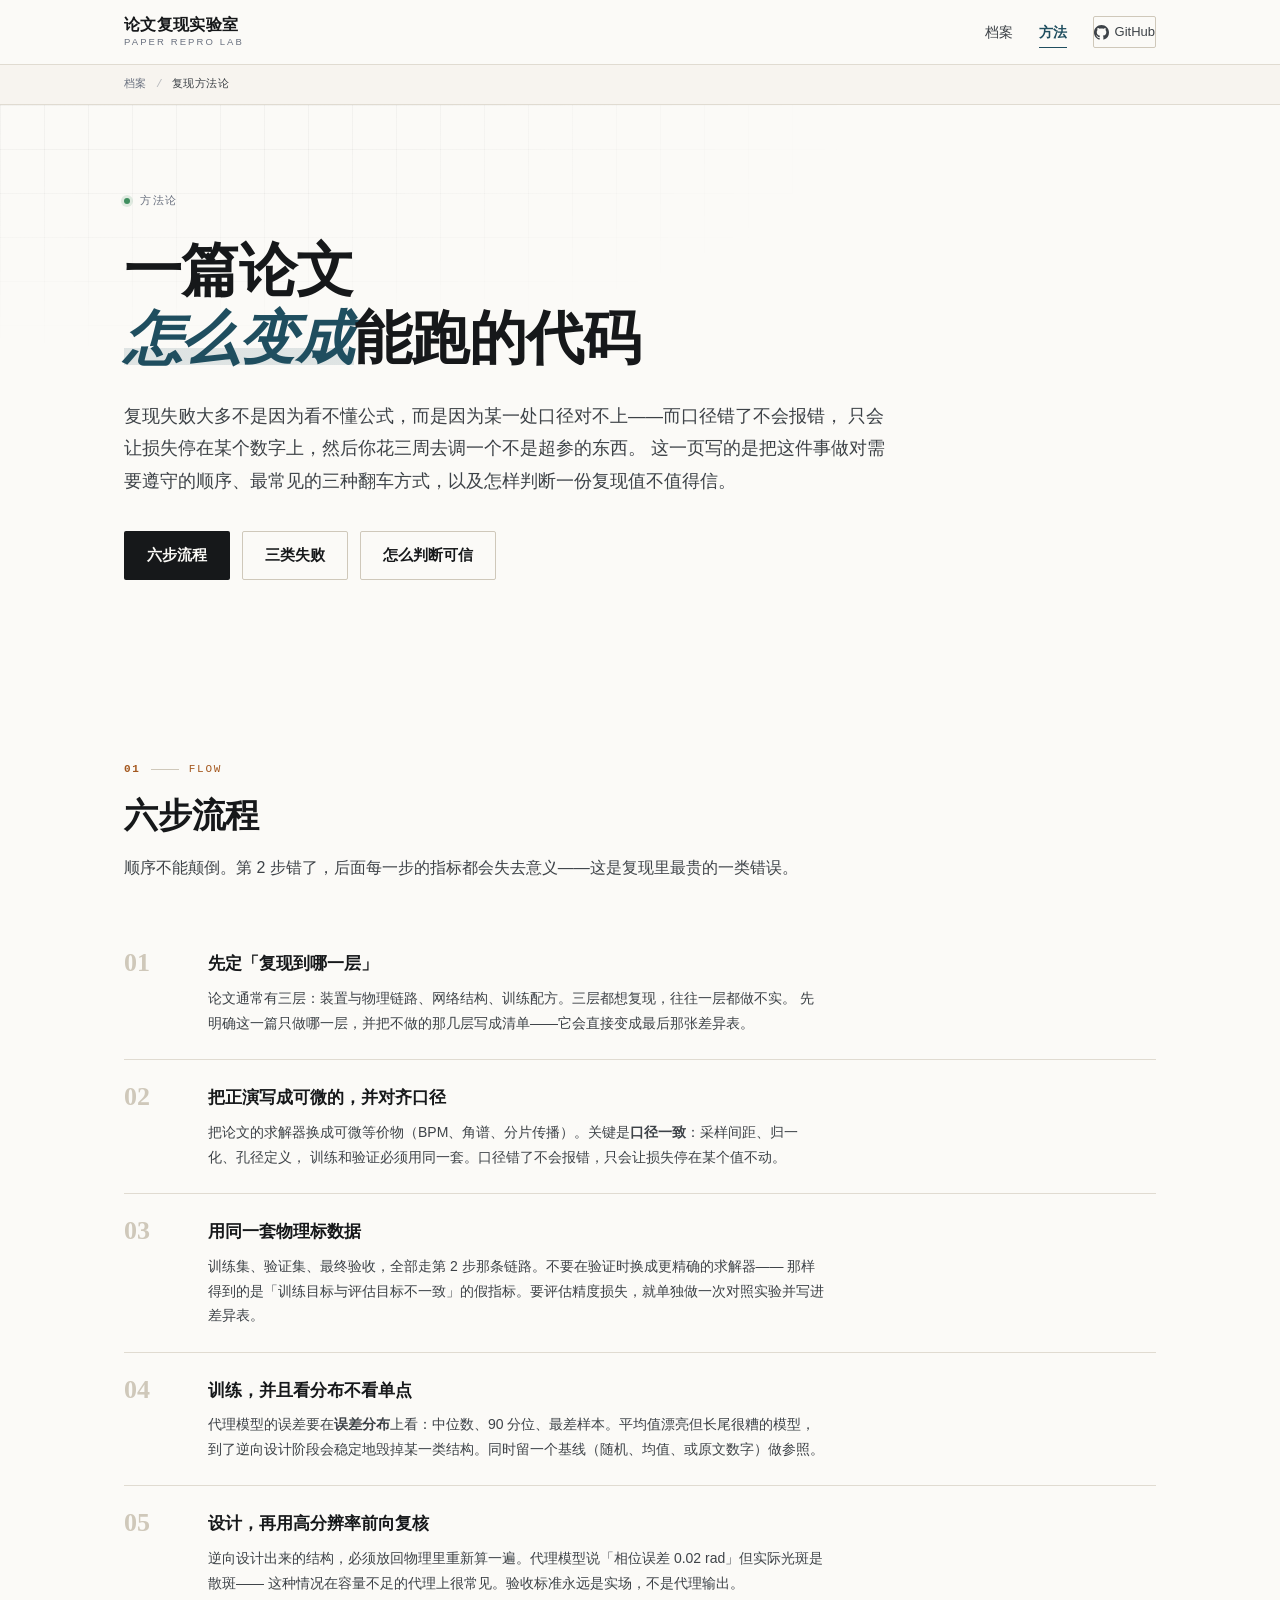
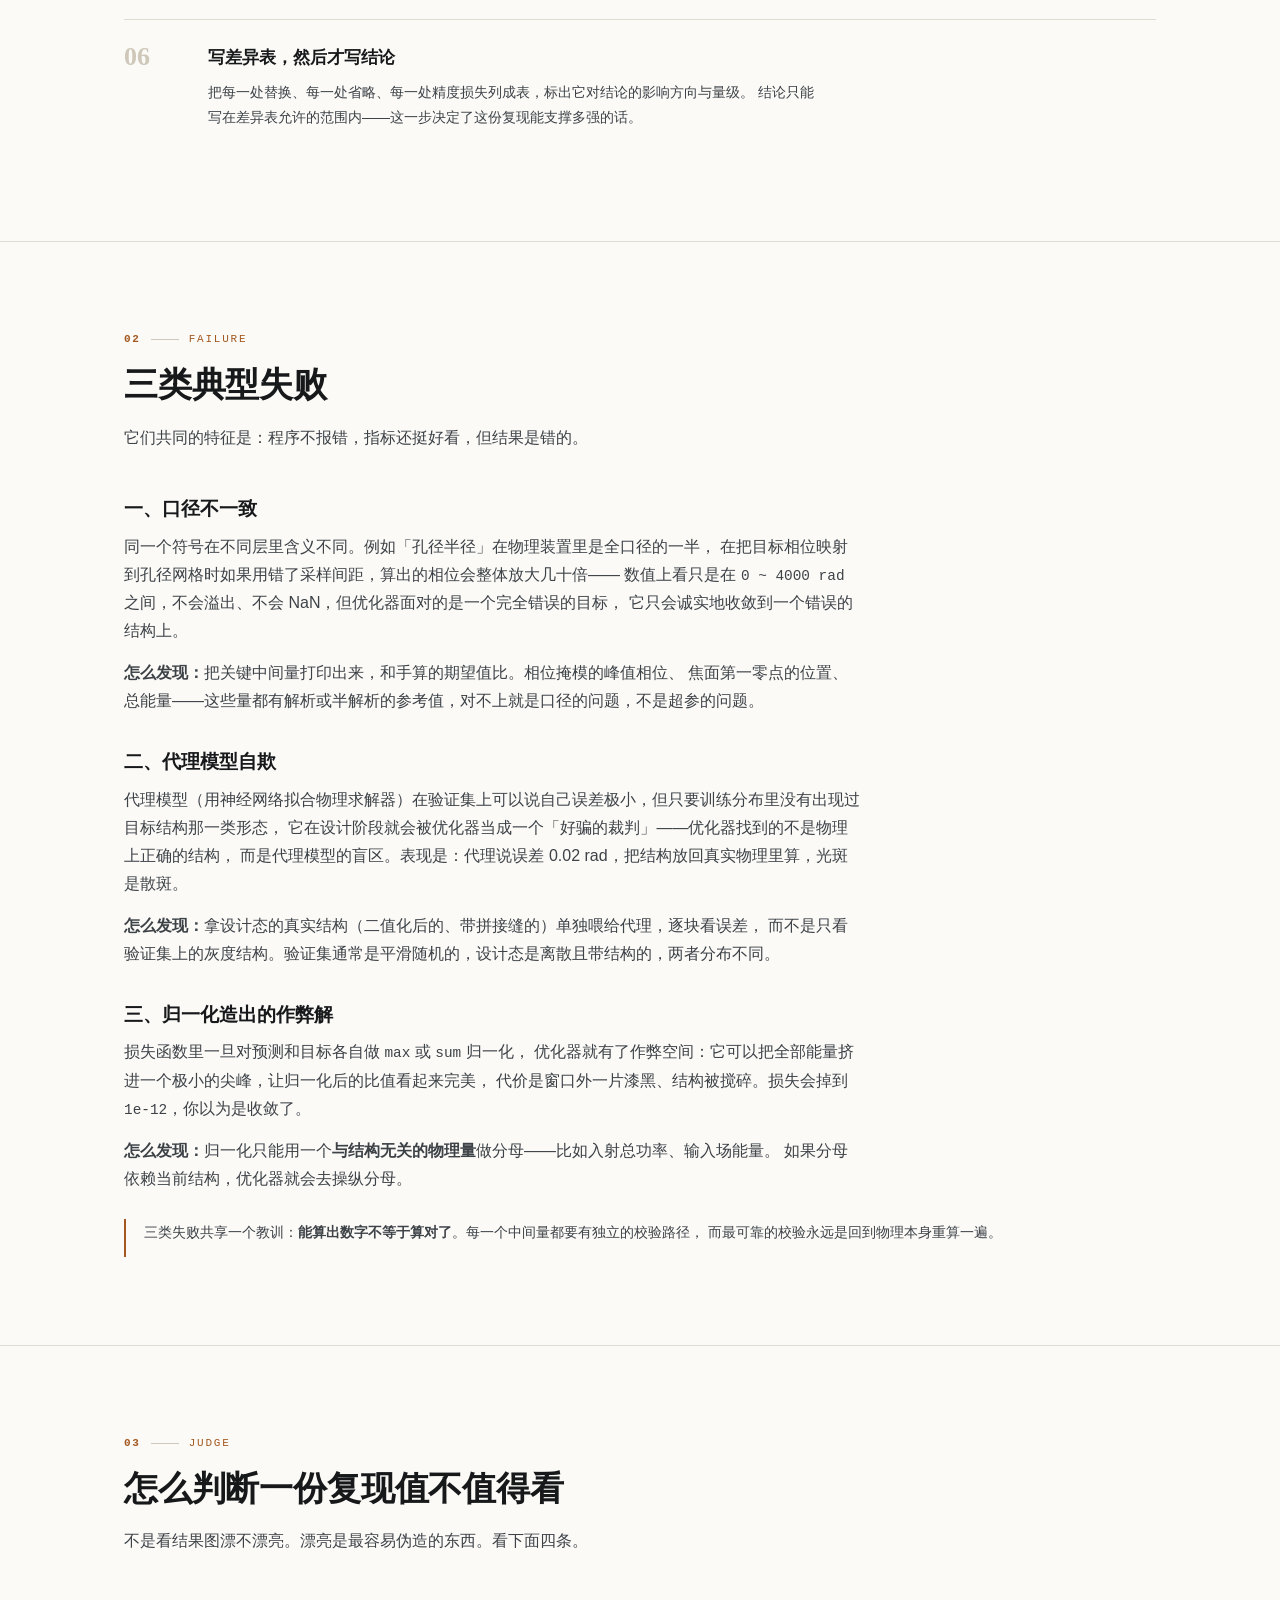
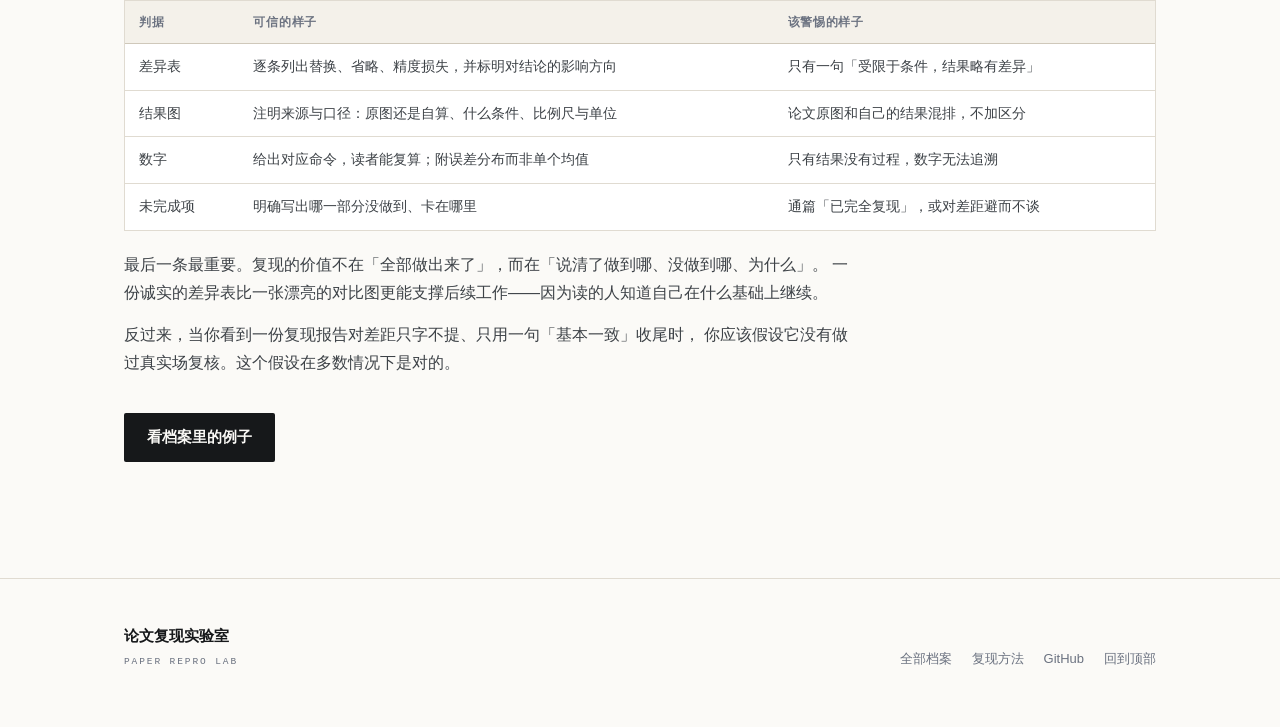
==== commit e7d670bc: "把站点维护规范从公开页移出，guide.html 改为面向读者的复现方法论 - guide.html 重写：保留六步流程，新增「三类典型失败」「怎么判断一份复现值不值得看」 - 删除原「站点结构 / " ====
--- a/docs/guide.html
+++ b/docs/guide.html
@@ -3,9 +3,9 @@
 <head>
 <meta charset="UTF-8">
 <meta name="viewport" content="width=device-width, initial-scale=1.0">
-<title>复现方法与站点规范 · 论文复现实验室</title>
-<meta name="description" content="一次论文复现的六步执行流程、站点的目录结构，以及新增一篇复现时要遵守的写作与制图规范。">
-<meta property="og:title" content="复现方法与站点规范">
+<title>复现方法论 · 论文复现实验室</title>
+<meta name="description" content="把一篇论文变成可运行代码的六步流程、三类最常见的失败模式，以及判断一份复现是否可信的四个判据。">
+<meta property="og:title" content="复现方法论">
 <meta property="og:type" content="article">
 <link rel="icon" href="data:image/svg+xml,%3Csvg xmlns='http://www.w3.org/2000/svg' viewBox='0 0 32 32'%3E%3Crect width='32' height='32' fill='%2316181a'/%3E%3Cg fill='%23fbfaf7'%3E%3Crect x='5' y='18' width='4' height='9'/%3E%3Crect x='11' y='12' width='4' height='15'/%3E%3Crect x='17' y='6' width='4' height='21'/%3E%3Crect x='23' y='15' width='4' height='12'/%3E%3C/g%3E%3C/svg%3E">
 <link rel="stylesheet" href="assets/css/site.css">
@@ -20,8 +20,7 @@
     </a>
     <div class="nav-links">
       <a href="index.html#archive">档案</a>
-      <a href="guide.html">方法</a>
-      <a href="reproductions/_template.html">模板</a>
+      <a href="guide.html" class="active">方法</a>
       <a class="nav-gh" href="https://github.com/Alice-P197" target="_blank" rel="noopener">
         <svg viewBox="0 0 16 16"><path d="M8 0C3.58 0 0 3.58 0 8c0 3.54 2.29 6.53 5.47 7.59.4.07.55-.17.55-.38 0-.19-.01-.82-.01-1.49-2.01.37-2.53-.49-2.69-.94-.09-.23-.48-.94-.82-1.13-.28-.15-.68-.52-.01-.53.63-.01 1.08.58 1.23.82.72 1.21 1.87.87 2.33.66.07-.52.28-.87.51-1.07-1.78-.2-3.64-.89-3.64-3.95 0-.87.31-1.59.82-2.15-.08-.2-.36-1.02.08-2.12 0 0 .67-.21 2.2.82.64-.18 1.32-.27 2-.27s1.36.09 2 .27c1.53-1.04 2.2-.82 2.2-.82.44 1.1.16 1.92.08 2.12.51.56.82 1.27.82 2.15 0 3.07-1.87 3.75-3.65 3.95.29.25.54.73.54 1.48 0 1.07-.01 1.93-.01 2.2 0 .21.15.46.55.38A8.01 8.01 0 0 0 16 8c0-4.42-3.58-8-8-8z"/></svg>
         GitHub
@@ -34,7 +33,7 @@
   <div class="in">
     <a href="index.html">档案</a>
     <span class="sep">/</span>
-    <span class="cur">方法与规范</span>
+    <span class="cur">复现方法论</span>
   </div>
 </div>
 
@@ -42,17 +41,18 @@
   <div class="wrap">
     <div class="eyebrow">
       <span class="dot"></span>
-      方法 · 规范
-    </div>
-    <h1>一篇论文<em>怎么变成</em><br>一份能跑的档案</h1>
+      方法论
+    </div>
+    <h1>一篇论文<br><em>怎么变成</em>能跑的代码</h1>
     <p class="lede">
-      这一页写两件事：复现一篇论文时按什么顺序做，以及往这个站点加一篇新复现时要遵守什么格式。
-      前者是为了让结果可信，后者是为了让读者换一篇论文时不用重新适应。
+      复现失败大多不是因为看不懂公式，而是因为某一处口径对不上——而口径错了不会报错，
+      只会让损失停在某个数字上，然后你花三周去调一个不是超参的东西。
+      这一页写的是把这件事做对需要遵守的顺序、最常见的三种翻车方式，以及怎样判断一份复现值不值得信。
     </p>
     <div class="cta">
       <a class="btn btn-primary" href="#flow">六步流程</a>
-      <a class="btn btn-ghost" href="#add">新增一篇</a>
-      <a class="btn btn-ghost" href="#rules">写作规范</a>
+      <a class="btn btn-ghost" href="#failure">三类失败</a>
+      <a class="btn btn-ghost" href="#judge">怎么判断可信</a>
     </div>
   </div>
 </header>
@@ -119,150 +119,96 @@
   </div>
 </section>
 
-<!-- ================= 02 STRUCTURE ================= -->
-<section id="structure">
+<!-- ================= 02 FAILURE ================= -->
+<section id="failure">
   <div class="wrap">
     <div class="shead rv">
-      <div class="kicker"><span class="num">02</span><span class="bar"></span>Structure</div>
-      <h2>站点结构</h2>
-      <p>站点是纯静态的，没有构建步骤：样式、脚本、数据各一份，所有页面共用。</p>
-    </div>
-
-    <div class="codeblock rv">
-      <div class="codehead"><span>目录</span>
-        <button class="copybtn" data-copy="#tree">复制</button></div>
-      <pre id="tree">docs/
-├── index.html                     门户：项目卡片由数据渲染
-├── guide.html                     本页
-├── reproductions/
-│   ├── _template.html            空白项目页骨架，复制它开始新的一篇
-│   ├── metae-former.html         项目 01
-│   └── optical-generative-models.html   项目 02
-├── assets/
-│   ├── css/site.css              唯一的样式表：设计令牌 + 全部组件
-│   ├── js/site.js                唯一的脚本：灯箱、复制、渐显、卡片渲染
-│   ├── data/projects.js          ★ 项目清单，新增一篇改这里
-│   └── img/
-│       ├── metae/                项目 01 的图
-│       └── optgen/               项目 02 的图
-└── downloads/                    报告 PDF 等可直接下载的文件</pre>
-    </div>
-
-    <div class="feat rv">
-      <div class="row"><div class="k">site.css</div><div class="v">改配色只改顶部 <code>:root</code> 的变量，全站跟着变。组件按用途分段，新增组件加到文件末尾。</div></div>
-      <div class="row"><div class="k">site.js</div><div class="v">所有功能都做了缺元素保护，任意页面加载同一份脚本不会报错。</div></div>
-      <div class="row"><div class="k">projects.js</div><div class="v">门户卡片与路线图的数据源。改这里，首页自动更新，不需要碰 HTML。</div></div>
+      <div class="kicker"><span class="num">02</span><span class="bar"></span>Failure</div>
+      <h2>三类典型失败</h2>
+      <p>它们共同的特征是：程序不报错，指标还挺好看，但结果是错的。</p>
+    </div>
+
+    <div class="prose rv" style="margin-bottom:34px">
+      <h3>一、口径不一致</h3>
+      <p>同一个符号在不同层里含义不同。例如「孔径半径」在物理装置里是全口径的一半，
+      在把目标相位映射到孔径网格时如果用错了采样间距，算出的相位会整体放大几十倍——
+      数值上看只是在 <code>0 ~ 4000 rad</code> 之间，不会溢出、不会 NaN，但优化器面对的是一个完全错误的目标，
+      它只会诚实地收敛到一个错误的结构上。</p>
+      <p><b>怎么发现：</b>把关键中间量打印出来，和手算的期望值比。相位掩模的峰值相位、
+      焦面第一零点的位置、总能量——这些量都有解析或半解析的参考值，对不上就是口径的问题，不是超参的问题。</p>
+    </div>
+
+    <div class="prose rv" style="margin-bottom:34px">
+      <h3>二、代理模型自欺</h3>
+      <p>代理模型（用神经网络拟合物理求解器）在验证集上可以说自己误差极小，但只要训练分布里没有出现过目标结构那一类形态，
+      它在设计阶段就会被优化器当成一个「好骗的裁判」——优化器找到的不是物理上正确的结构，
+      而是代理模型的盲区。表现是：代理说误差 0.02 rad，把结构放回真实物理里算，光斑是散斑。</p>
+      <p><b>怎么发现：</b>拿设计态的真实结构（二值化后的、带拼接缝的）单独喂给代理，逐块看误差，
+      而不是只看验证集上的灰度结构。验证集通常是平滑随机的，设计态是离散且带结构的，两者分布不同。</p>
+    </div>
+
+    <div class="prose rv">
+      <h3>三、归一化造出的作弊解</h3>
+      <p>损失函数里一旦对预测和目标各自做 <code>max</code> 或 <code>sum</code> 归一化，
+      优化器就有了作弊空间：它可以把全部能量挤进一个极小的尖峰，让归一化后的比值看起来完美，
+      代价是窗口外一片漆黑、结构被搅碎。损失会掉到 <code>1e-12</code>，你以为是收敛了。</p>
+      <p><b>怎么发现：</b>归一化只能用一个<b>与结构无关的物理量</b>做分母——比如入射总功率、输入场能量。
+      如果分母依赖当前结构，优化器就会去操纵分母。</p>
+    </div>
+
+    <div class="notes rv">
+      <p>三类失败共享一个教训：<b>能算出数字不等于算对了</b>。每一个中间量都要有独立的校验路径，
+      而最可靠的校验永远是回到物理本身重算一遍。</p>
     </div>
   </div>
 </section>
 
-<!-- ================= 03 ADD ================= -->
-<section id="add">
+<!-- ================= 03 JUDGE ================= -->
+<section id="judge">
   <div class="wrap">
     <div class="shead rv">
-      <div class="kicker"><span class="num">03</span><span class="bar"></span>Add</div>
-      <h2>新增一篇：三个动作</h2>
-      <p>整套结构就是为这件事准备的。做完这三步，门户首页与页间导航会自动接上。</p>
-    </div>
-
-    <div class="rv">
-      <div class="step">
-        <div class="num">01</div>
-        <div>
-          <h4>在 projects.js 里加一条记录</h4>
-          <p>放在数组最前面，新的排在上面。</p>
-        </div>
-      </div>
-    </div>
-
-    <div class="codeblock rv">
-      <div class="codehead"><span>assets/data/projects.js</span>
-        <button class="copybtn" data-copy="#js-snippet">复制</button></div>
-      <pre id="js-snippet">{
-  slug: "your-paper",              <span class="c">// 同时用作文件名与图目录名</span>
-  status: "done",                  <span class="c">// done | wip | plan</span>
-  statusText: "已复现",
-  venue: "期刊 · 年份",
-  title: "论文标题的中文表述",
-  sum: "两三句话说清做了什么、结果如何，不写形容词。",
-  cover: "assets/img/your-paper/cover.jpg",
-  kpis: [
-    { v: "0.0082", k: "指标名" },
-    { v: "10 类", k: "覆盖范围" }
-  ],
-  tags: ["框架", "方法", "器件"],
-  href: "reproductions/your-paper.html"
-}</pre>
-    </div>
-
-    <div class="rv">
-      <div class="step">
-        <div class="num">02</div>
-        <div>
-          <h4>把 _template.html 复制成项目页</h4>
-          <p>改成 <code>reproductions/&lt;slug&gt;.html</code>，然后只填正文。
-          页头、面包屑、章节条、页脚、灯箱都不动——它们已经写好了。</p>
-        </div>
-      </div>
-      <div class="step">
-        <div class="num">03</div>
-        <div>
-          <h4>放图、接导航</h4>
-          <p>图片放 <code>assets/img/&lt;slug&gt;/</code>，尺寸压到宽 ≤ 1300 px。
-          最后把相邻两页的「上一篇 / 下一篇」互指一下。</p>
-        </div>
-      </div>
-    </div>
-  </div>
-</section>
-
-<!-- ================= 04 RULES ================= -->
-<section id="rules">
-  <div class="wrap">
-    <div class="shead rv">
-      <div class="kicker"><span class="num">04</span><span class="bar"></span>Rules</div>
-      <h2>写作与制图规范</h2>
-      <p>这些规则不是审美偏好，是为了让读者能比较不同项目、能判断结论强度。</p>
+      <div class="kicker"><span class="num">03</span><span class="bar"></span>Judge</div>
+      <h2>怎么判断一份复现值不值得看</h2>
+      <p>不是看结果图漂不漂亮。漂亮是最容易伪造的东西。看下面四条。</p>
     </div>
 
     <div class="tbl-wrap rv">
       <table>
-        <thead><tr><th>项</th><th>规则</th><th>理由</th></tr></thead>
+        <thead><tr><th>判据</th><th>可信的样子</th><th>该警惕的样子</th></tr></thead>
         <tbody>
-          <tr><td>章节</td><td>基础 / 论文 / 结果 / 方法 / 上手 / 下载 / 引用，有界面的插「GUI」</td><td>换一篇论文时阅读路径不变</td></tr>
-          <tr><td>差异表</td><td>每篇必须有「论文做法 / 本复现做法 / 影响」三列</td><td>结论的适用范围由它界定</td></tr>
-          <tr><td>结果图</td><td>必须注明来源与口径：谁的图、什么条件、单位与比例尺</td><td>避免把论文原图当成自己的结果</td></tr>
-          <tr><td>数字</td><td>只写自己跑出来的数，并给出对应命令</td><td>读者要能复算</td></tr>
-          <tr><td>图片</td><td>宽 ≤ 1300 px；照片类用 JPEG q86，线稿用 PNG</td><td>首屏加载时间</td></tr>
-          <tr><td>文案</td><td>只讲方法与结果的差异，不把硬件条件、运行速度当作成果</td><td>这些不是方法贡献，写进去会稀释结论</td></tr>
-          <tr><td>术语</td><td>首次出现给全称与一句话解释，之后用缩写</td><td>跨领域读者能跟上</td></tr>
-          <tr><td>未完成</td><td>用 <code>warn</code> 标记，不要隐去</td><td>省略会被误读为已完成</td></tr>
+          <tr>
+            <td>差异表</td>
+            <td>逐条列出替换、省略、精度损失，并标明对结论的影响方向</td>
+            <td>只有一句「受限于条件，结果略有差异」</td>
+          </tr>
+          <tr>
+            <td>结果图</td>
+            <td>注明来源与口径：原图还是自算、什么条件、比例尺与单位</td>
+            <td>论文原图和自己的结果混排，不加区分</td>
+          </tr>
+          <tr>
+            <td>数字</td>
+            <td>给出对应命令，读者能复算；附误差分布而非单个均值</td>
+            <td>只有结果没有过程，数字无法追溯</td>
+          </tr>
+          <tr>
+            <td>未完成项</td>
+            <td>明确写出哪一部分没做到、卡在哪里</td>
+            <td>通篇「已完全复现」，或对差距避而不谈</td>
+          </tr>
         </tbody>
       </table>
     </div>
 
-    <div class="notes rv">
-      <p>关于最后一条：复现的价值不在「全部做出来了」，而在「说清了做到哪、没做到哪、为什么」。
-      一份诚实的差异表比一张漂亮的对比图更能支撑后续工作。</p>
-    </div>
-  </div>
-</section>
-
-<!-- ================= 05 CHECK ================= -->
-<section id="check">
-  <div class="wrap">
-    <div class="shead rv">
-      <div class="kicker"><span class="num">05</span><span class="bar"></span>Checklist</div>
-      <h2>发布前过一遍</h2>
-    </div>
-
-    <div class="feat rv">
-      <div class="row"><div class="k">结构</div><div class="v">章节编号连续、锚点条链接全部有效、面包屑路径正确</div></div>
-      <div class="row"><div class="k">资源</div><div class="v">所有 <code>img</code> 路径存在；图片无空白占位；PDF 与 ZIP 链接可下载</div></div>
-      <div class="row"><div class="k">交互</div><div class="v">灯箱可开可关（Esc 生效）、复制按钮有反馈、导航当前页高亮</div></div>
-      <div class="row"><div class="k">数据</div><div class="v">projects.js 里的 href 与文件名一致；新增卡片出现在首页</div></div>
-      <div class="row"><div class="k">窄屏</div><div class="v">900 px 以下卡片单列、截图单列、参数表可横向滚动</div></div>
-      <div class="row"><div class="k">声明</div><div class="v">许可、引用、未复现项都在</div></div>
+    <div class="prose rv">
+      <p>最后一条最重要。复现的价值不在「全部做出来了」，而在「说清了做到哪、没做到哪、为什么」。
+      一份诚实的差异表比一张漂亮的对比图更能支撑后续工作——因为读的人知道自己在什么基础上继续。</p>
+      <p>反过来，当你看到一份复现报告对差距只字不提、只用一句「基本一致」收尾时，
+      你应该假设它没有做过真实场复核。这个假设在多数情况下是对的。</p>
+    </div>
+
+    <div class="cta rv" style="margin-top:36px">
+      <a class="btn btn-primary" href="index.html#archive">看档案里的例子</a>
     </div>
   </div>
 </section>
@@ -276,7 +222,6 @@
     <div class="foot-links">
       <a href="index.html#archive">全部档案</a>
       <a href="guide.html">复现方法</a>
-      <a href="reproductions/_template.html">页面模板</a>
       <a href="https://github.com/Alice-P197" target="_blank" rel="noopener">GitHub</a>
       <a href="#top">回到顶部</a>
     </div>
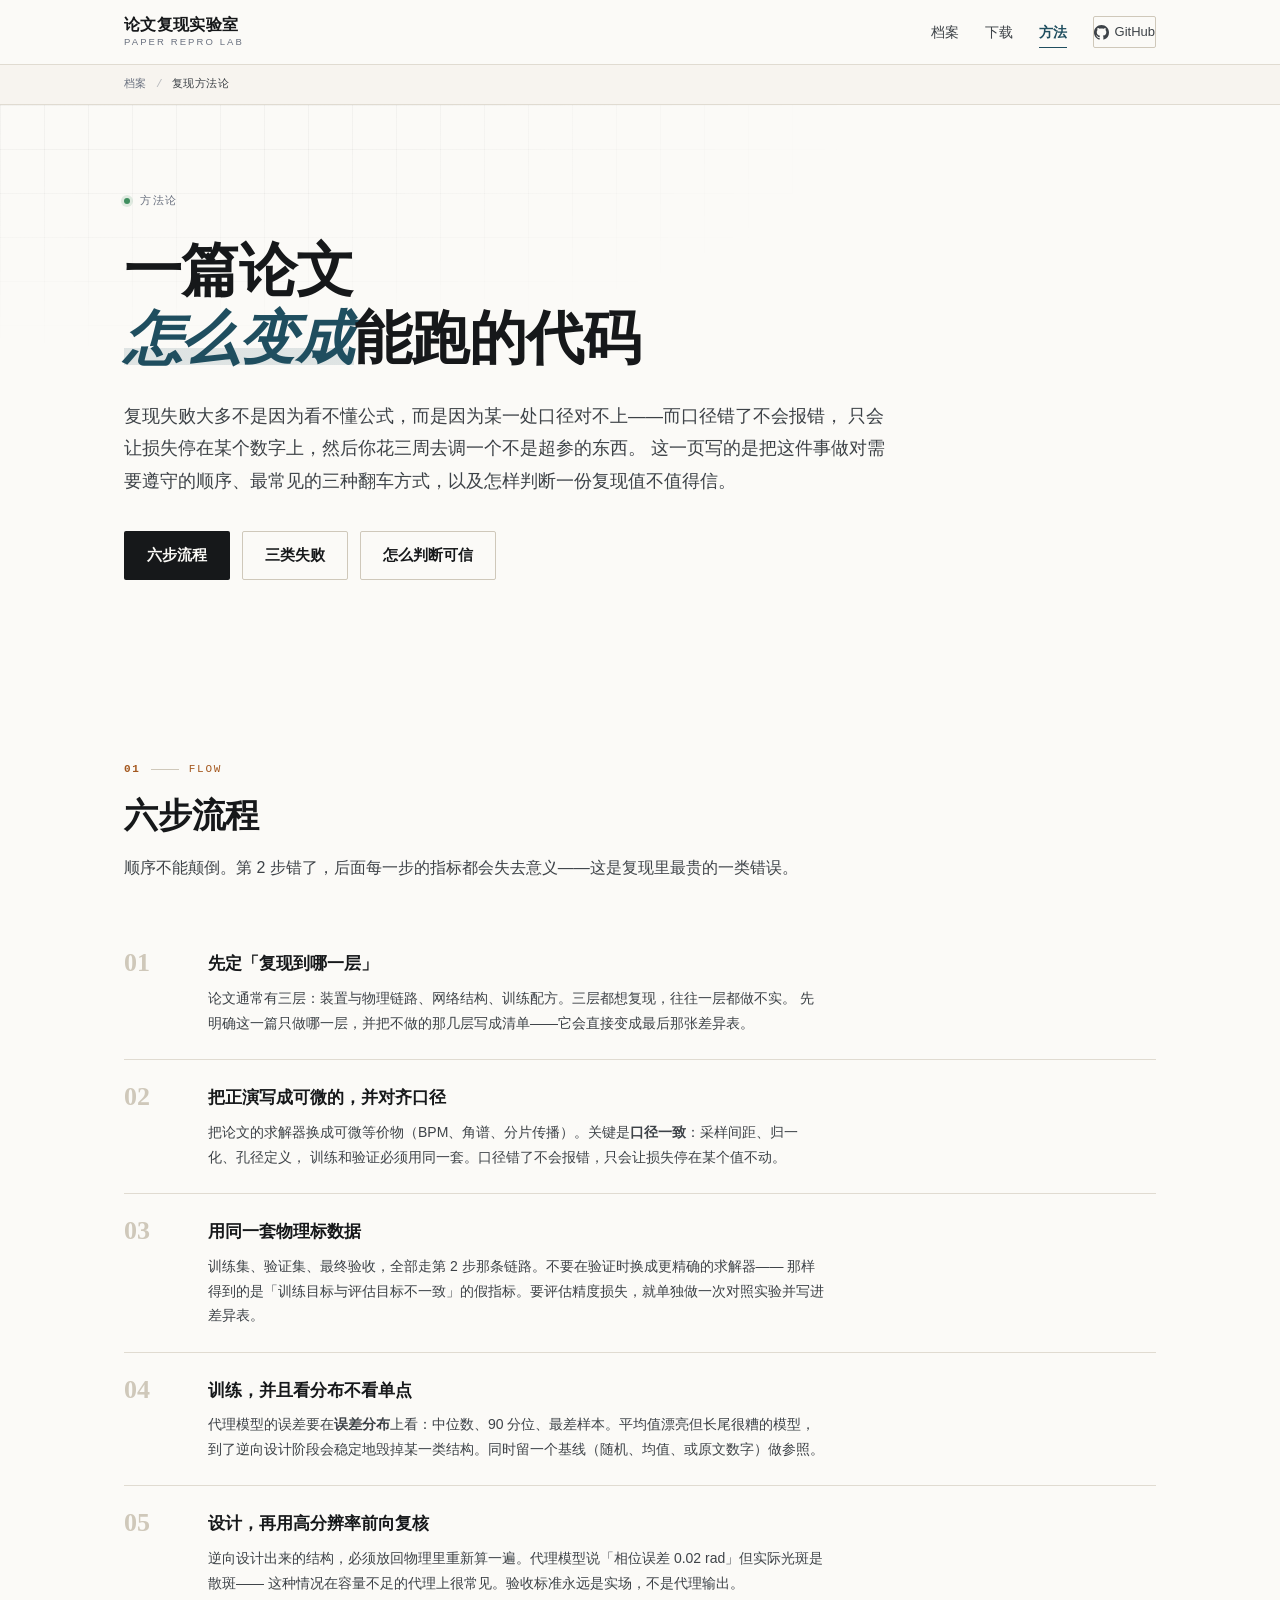
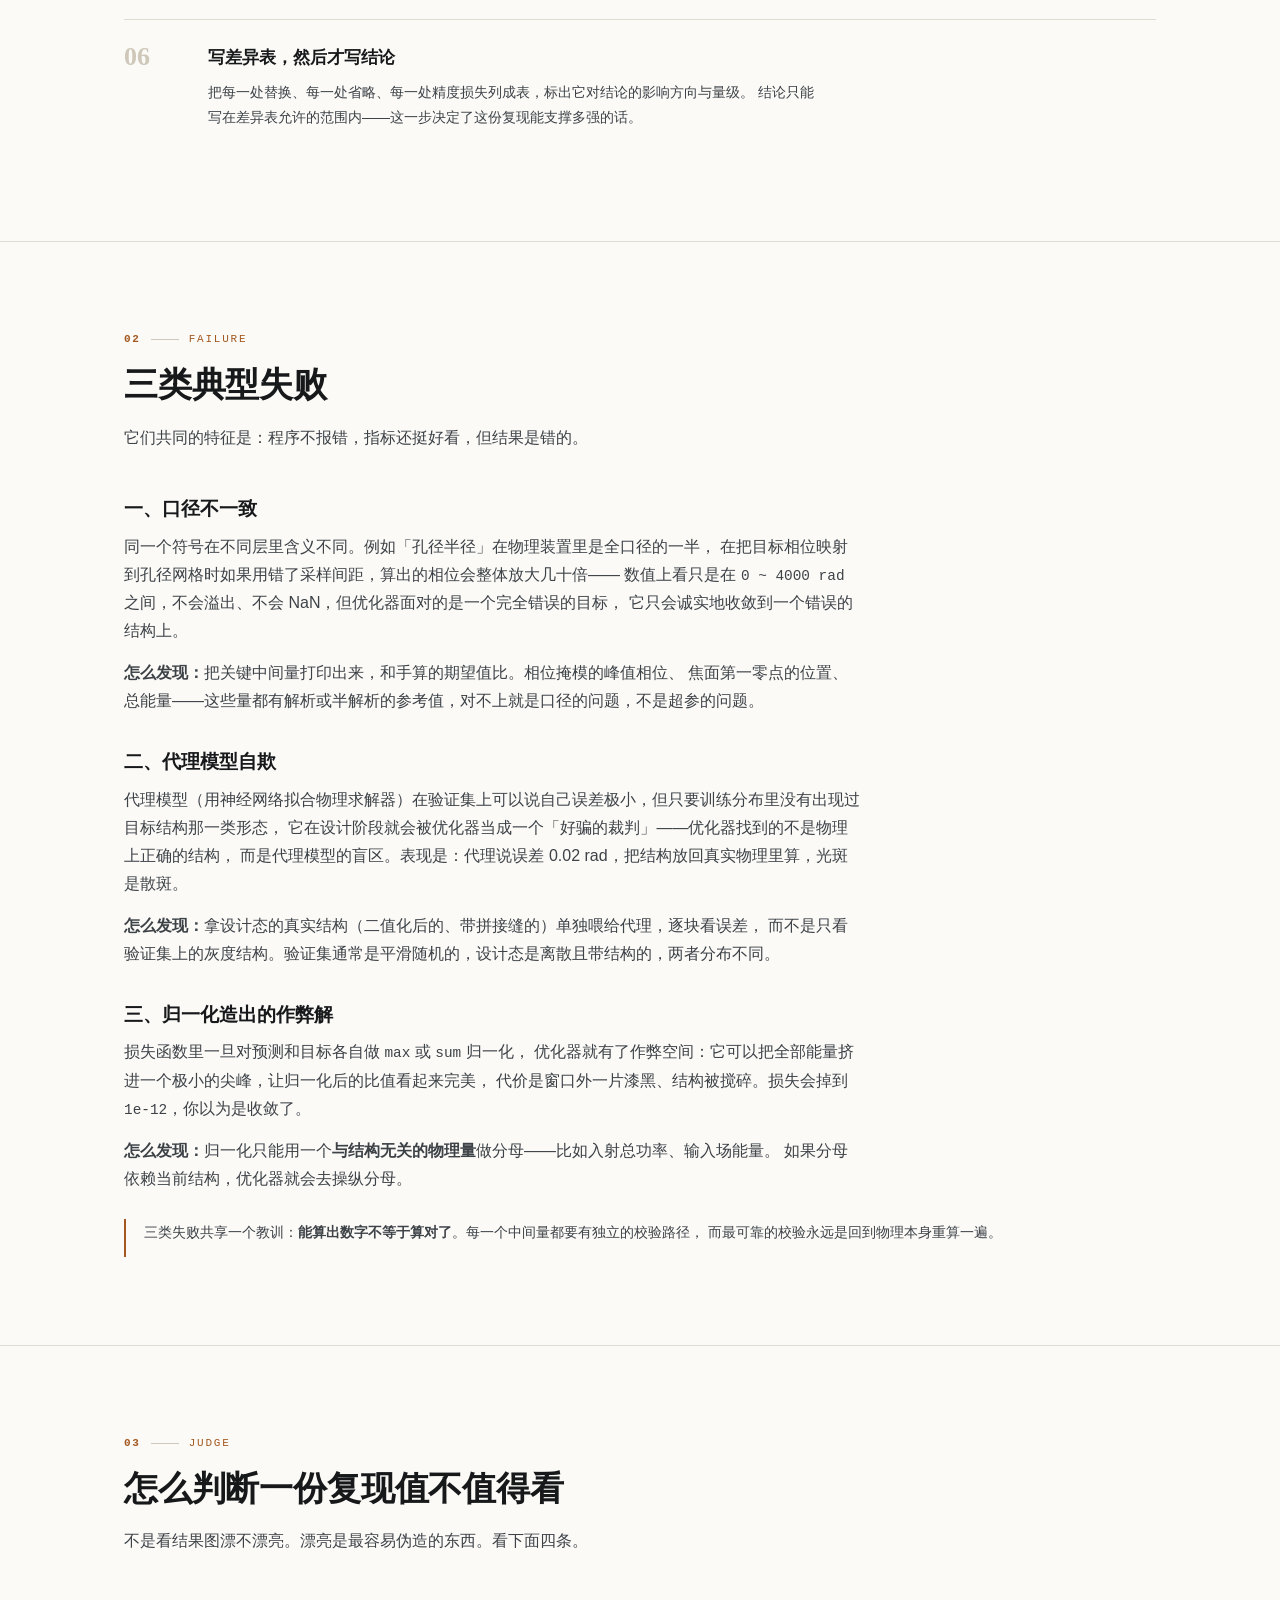
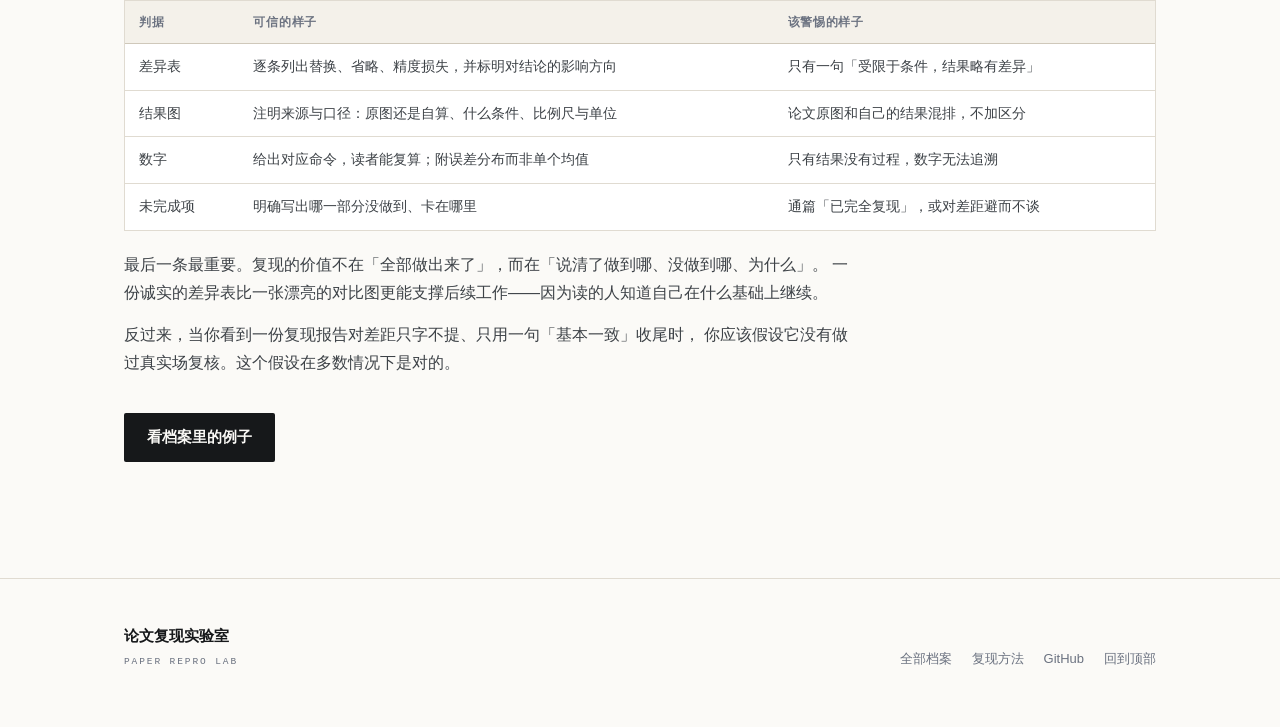
==== commit a1dbac38: "补回下载入口：首页新增下载区，GUI 免安装包上线，移除 PDF - 首页新增 05 下载章节：源码包 8.9MB + GUI 桌面程序（3 分卷 215MB）+ MATLAB 代码包，   导航与 " ====
--- a/docs/guide.html
+++ b/docs/guide.html
@@ -20,6 +20,7 @@
     </a>
     <div class="nav-links">
       <a href="index.html#archive">档案</a>
+      <a href="index.html#download">下载</a>
       <a href="guide.html" class="active">方法</a>
       <a class="nav-gh" href="https://github.com/Alice-P197" target="_blank" rel="noopener">
         <svg viewBox="0 0 16 16"><path d="M8 0C3.58 0 0 3.58 0 8c0 3.54 2.29 6.53 5.47 7.59.4.07.55-.17.55-.38 0-.19-.01-.82-.01-1.49-2.01.37-2.53-.49-2.69-.94-.09-.23-.48-.94-.82-1.13-.28-.15-.68-.52-.01-.53.63-.01 1.08.58 1.23.82.72 1.21 1.87.87 2.33.66.07-.52.28-.87.51-1.07-1.78-.2-3.64-.89-3.64-3.95 0-.87.31-1.59.82-2.15-.08-.2-.36-1.02.08-2.12 0 0 .67-.21 2.2.82.64-.18 1.32-.27 2-.27s1.36.09 2 .27c1.53-1.04 2.2-.82 2.2-.82.44 1.1.16 1.92.08 2.12.51.56.82 1.27.82 2.15 0 3.07-1.87 3.75-3.65 3.95.29.25.54.73.54 1.48 0 1.07-.01 1.93-.01 2.2 0 .21.15.46.55.38A8.01 8.01 0 0 0 16 8c0-4.42-3.58-8-8-8z"/></svg>
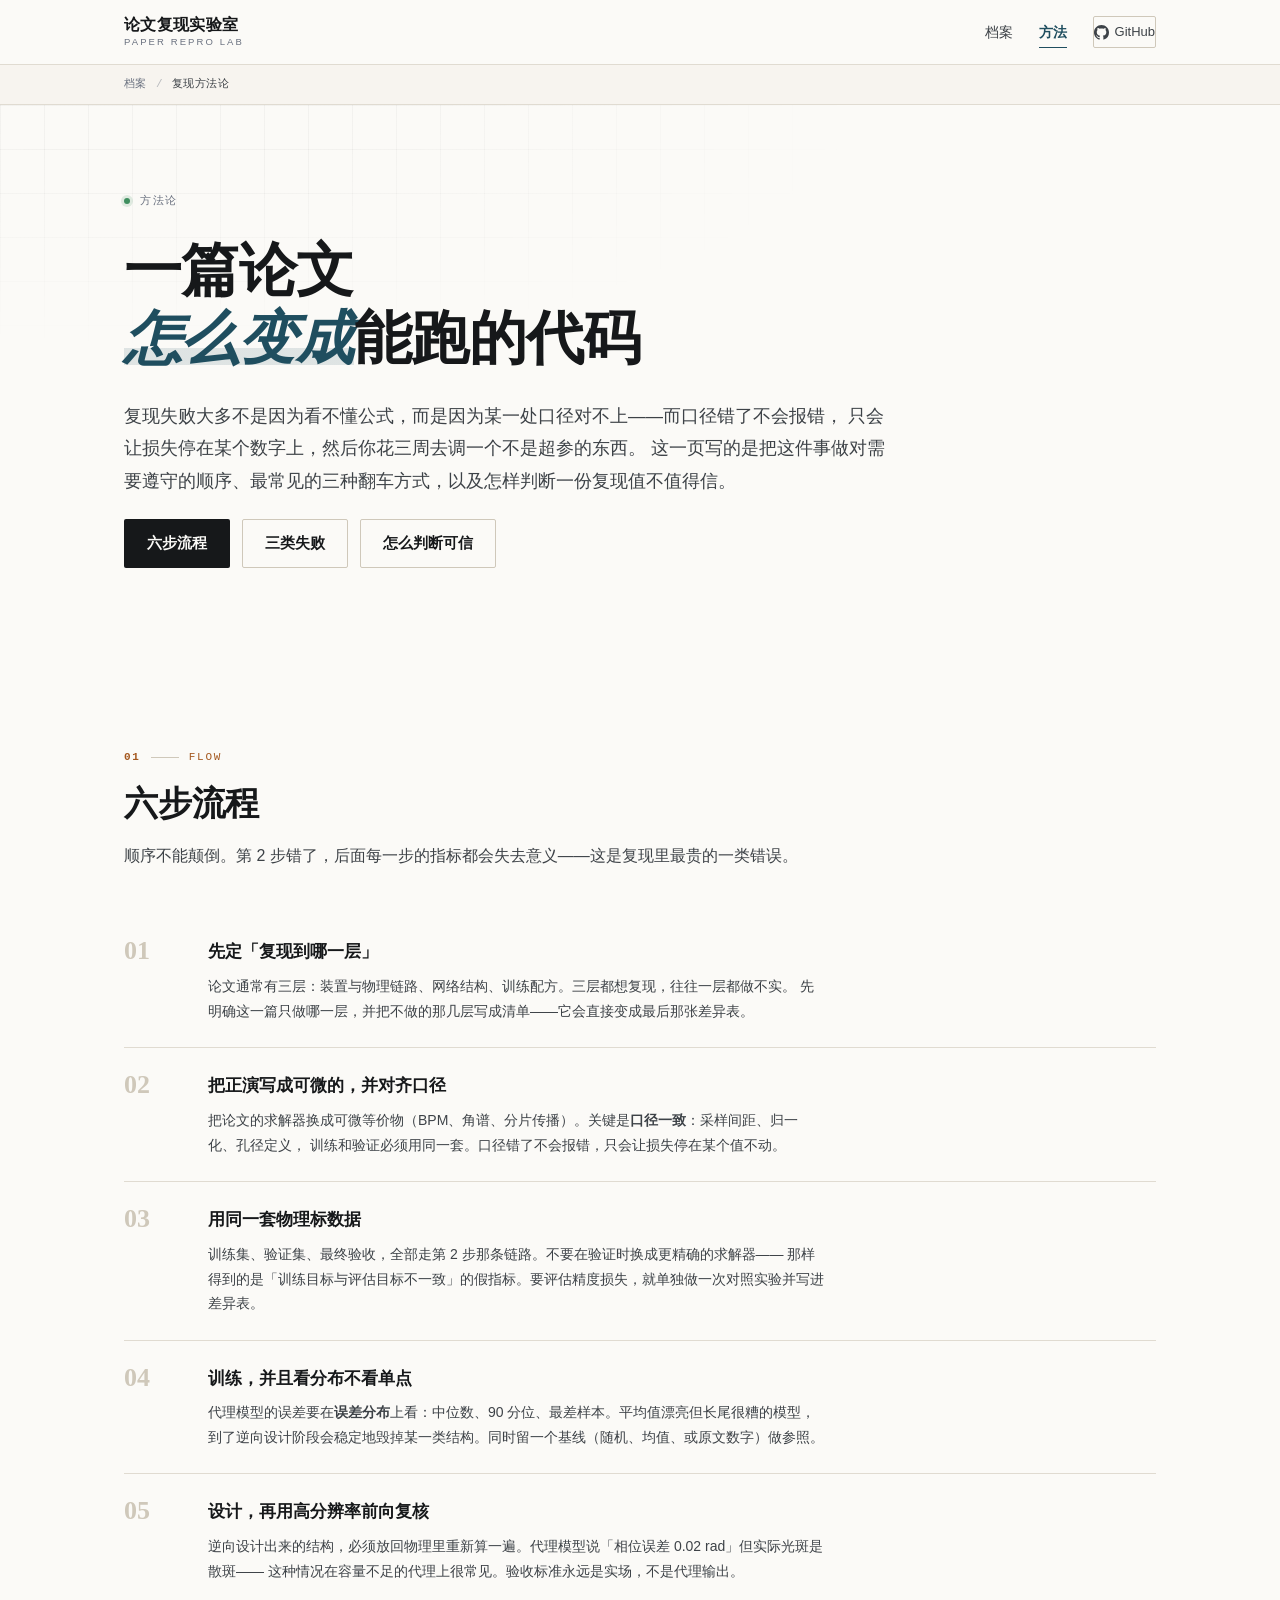
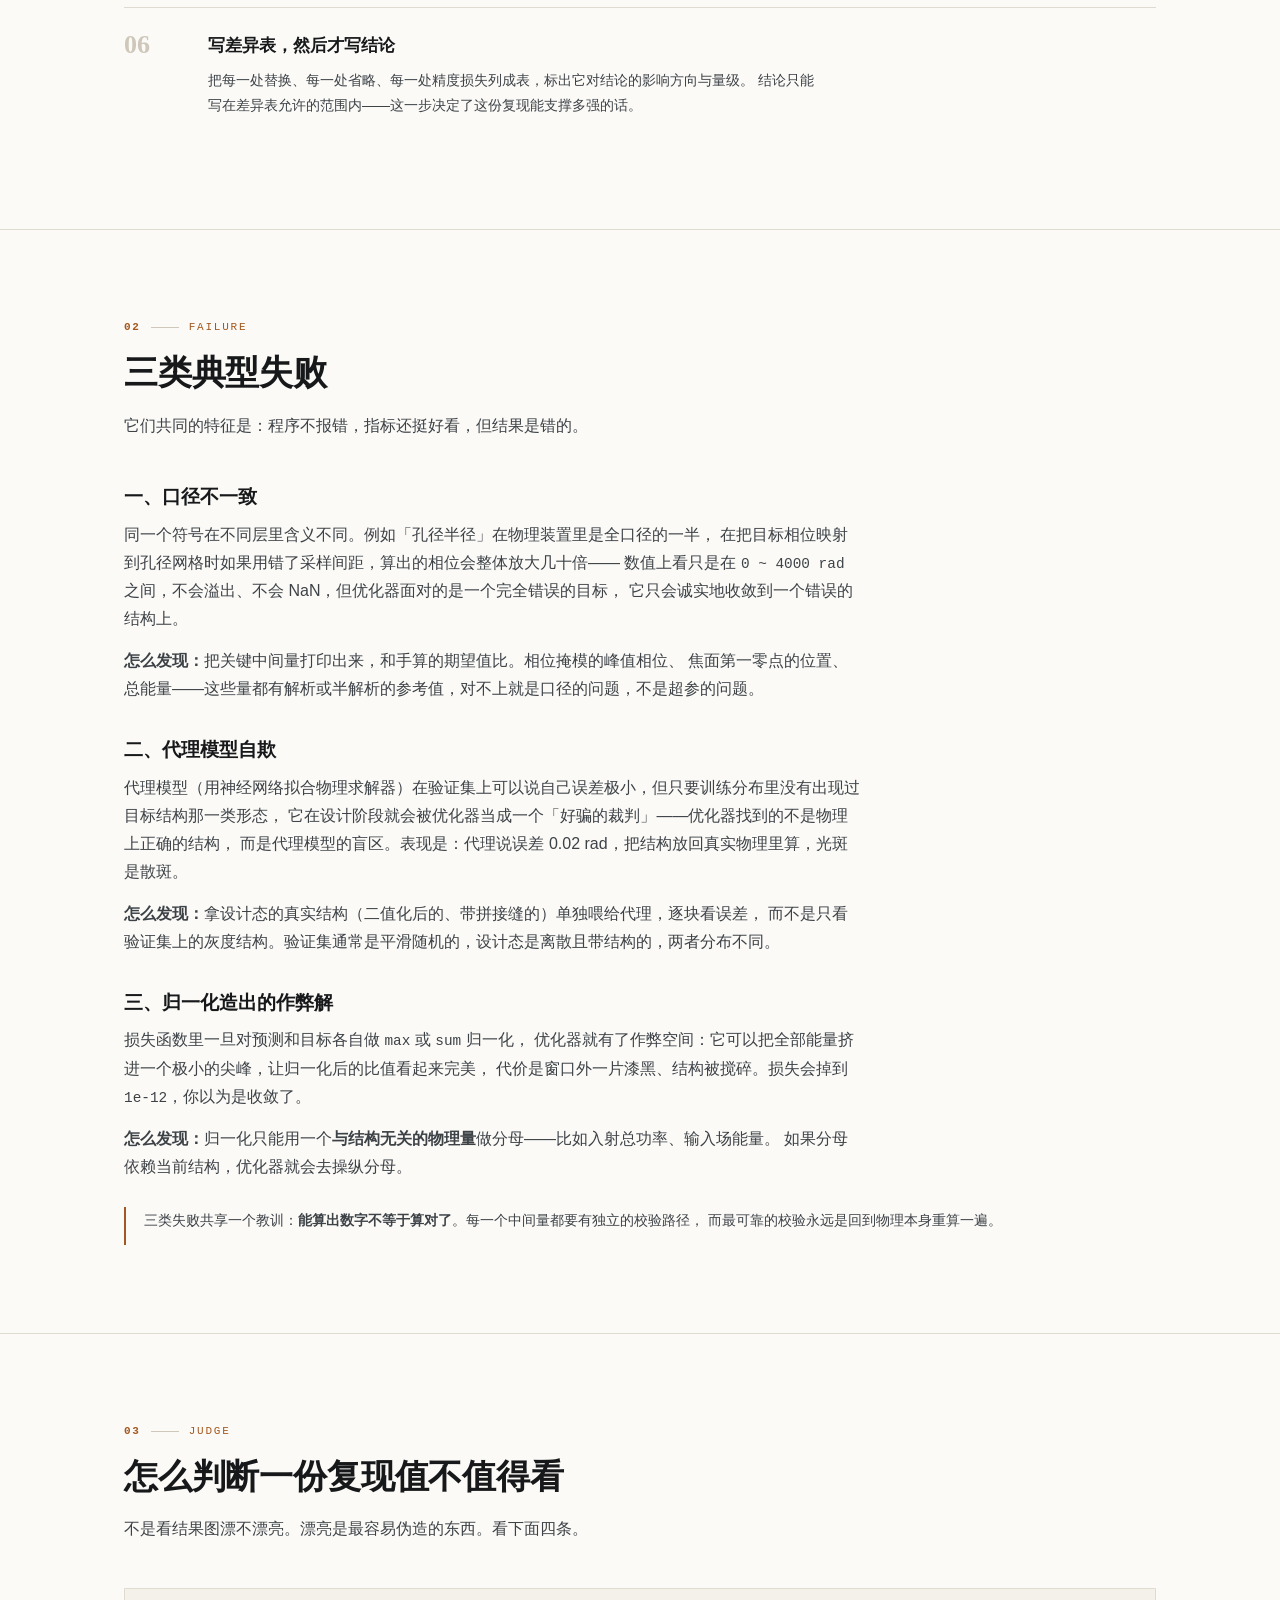
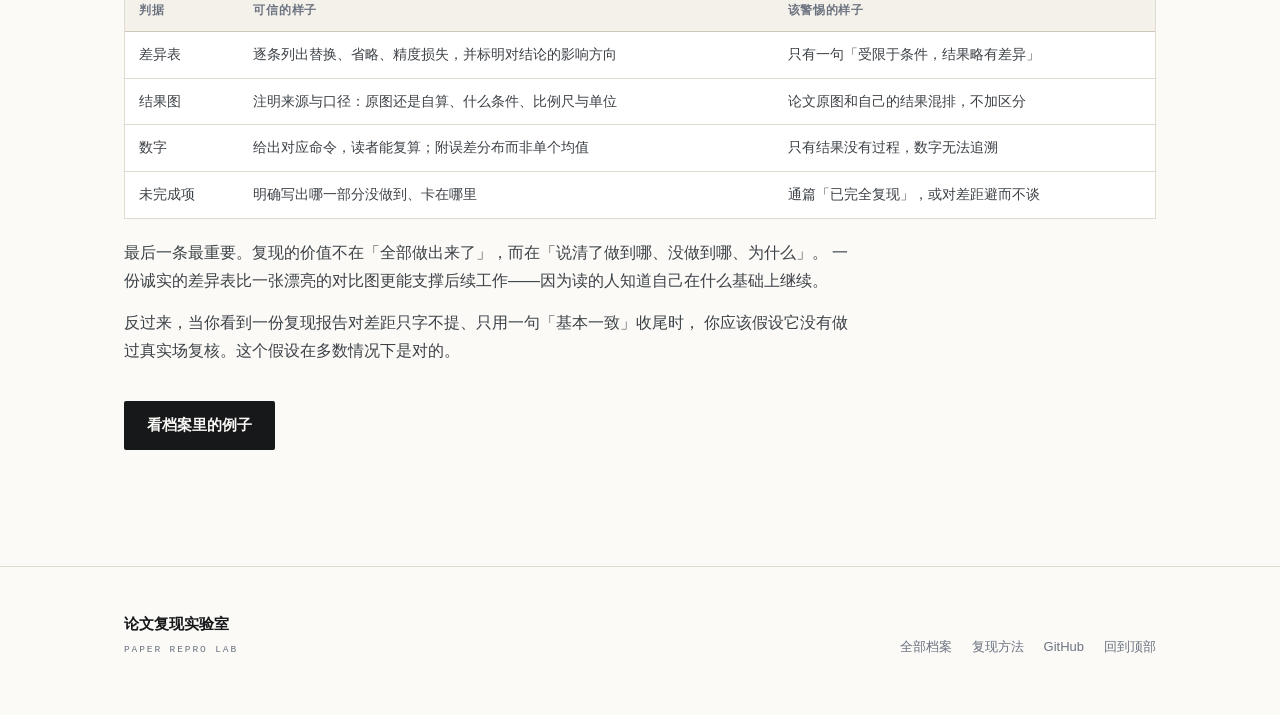
==== commit 16b7e6c8: "门户改为纯索引页：只放卡片 + 方向筛选 + 搜索，去掉下载与说明章节 - 首页删除统计条、四道关、路线图、技术栈、下载区五节，只留 hero 与档案列表 - 新增方向筛选与即时搜索：方向按钮由 CA" ====
--- a/docs/guide.html
+++ b/docs/guide.html
@@ -20,7 +20,6 @@
     </a>
     <div class="nav-links">
       <a href="index.html#archive">档案</a>
-      <a href="index.html#download">下载</a>
       <a href="guide.html" class="active">方法</a>
       <a class="nav-gh" href="https://github.com/Alice-P197" target="_blank" rel="noopener">
         <svg viewBox="0 0 16 16"><path d="M8 0C3.58 0 0 3.58 0 8c0 3.54 2.29 6.53 5.47 7.59.4.07.55-.17.55-.38 0-.19-.01-.82-.01-1.49-2.01.37-2.53-.49-2.69-.94-.09-.23-.48-.94-.82-1.13-.28-.15-.68-.52-.01-.53.63-.01 1.08.58 1.23.82.72 1.21 1.87.87 2.33.66.07-.52.28-.87.51-1.07-1.78-.2-3.64-.89-3.64-3.95 0-.87.31-1.59.82-2.15-.08-.2-.36-1.02.08-2.12 0 0 .67-.21 2.2.82.64-.18 1.32-.27 2-.27s1.36.09 2 .27c1.53-1.04 2.2-.82 2.2-.82.44 1.1.16 1.92.08 2.12.51.56.82 1.27.82 2.15 0 3.07-1.87 3.75-3.65 3.95.29.25.54.73.54 1.48 0 1.07-.01 1.93-.01 2.2 0 .21.15.46.55.38A8.01 8.01 0 0 0 16 8c0-4.42-3.58-8-8-8z"/></svg>
--- a/docs/assets/css/site.css
+++ b/docs/assets/css/site.css
@@ -92,8 +92,12 @@
   background-size:100% .30em;
   background-position:0 88%;
 }
-.lede{font-size:17.5px;line-height:1.85;color:var(--ink-2);max-width:44em;margin-bottom:34px}
+.lede{font-size:17.5px;line-height:1.85;color:var(--ink-2);max-width:44em;margin-bottom:22px}
 .lede strong{color:var(--ink);font-weight:600}
+.meta-line{
+  font-family:var(--mono);font-size:11px;letter-spacing:.1em;
+  text-transform:uppercase;color:var(--muted);
+}
 
 .cta{display:flex;flex-wrap:wrap;gap:12px;margin-bottom:28px}
 .btn{
@@ -405,6 +409,72 @@
   transition:gap .2s ease;
 }
 .pcard:hover .go{gap:11px}
+.pcard .cover{position:relative}
+.pcard .pno{
+  position:absolute;top:10px;left:10px;
+  font-family:var(--mono);font-size:10.5px;letter-spacing:.12em;
+  color:var(--ink-2);background:rgba(251,250,247,.94);
+  border:1px solid var(--line);padding:2px 7px;line-height:1.6;
+}
+.pcard .cats{
+  display:flex;flex-wrap:wrap;gap:6px;margin-top:auto;
+  padding-top:13px;border-top:1px solid var(--line);
+}
+.pcard .cats span{
+  font-family:var(--mono);font-size:10px;letter-spacing:.04em;
+  color:var(--ink-2);background:var(--paper-2);border:1px solid var(--line);
+  padding:2px 7px;line-height:1.6;
+}
+.pcard .sum{margin-bottom:0}
+
+/* ---------- archive toolbar：搜索 + 方向筛选 ---------- */
+.toolbar{
+  position:sticky;top:64px;z-index:80;
+  background:rgba(251,250,247,.96);backdrop-filter:saturate(160%) blur(8px);
+  border:1px solid var(--line);padding:14px 15px;
+  display:flex;flex-direction:column;gap:12px;
+}
+.searchbox{
+  display:flex;align-items:center;gap:9px;cursor:text;
+  border:1px solid var(--line-2);background:#fff;padding:8px 12px;
+  transition:border-color .16s,box-shadow .16s;
+}
+.searchbox:focus-within{border-color:var(--teal);box-shadow:0 0 0 3px rgba(31,78,95,.08)}
+.searchbox svg{width:15px;height:15px;flex:0 0 auto;fill:none;stroke:var(--muted);stroke-width:1.7;stroke-linecap:round}
+.searchbox input{
+  flex:1;min-width:0;border:none;outline:none;background:none;padding:2px 0;
+  font-family:var(--sans);font-size:13.5px;color:var(--ink);
+}
+.searchbox input::placeholder{color:#9aa0a8}
+.searchbox input::-webkit-search-cancel-button{-webkit-appearance:none;appearance:none}
+.catbar{display:flex;flex-wrap:wrap;gap:7px}
+.catbtn{
+  display:inline-flex;align-items:baseline;gap:5px;cursor:pointer;
+  font-family:var(--sans);font-size:12.5px;line-height:1.5;color:var(--ink-2);
+  background:#fff;border:1px solid var(--line-2);padding:4px 11px;
+  transition:border-color .16s,color .16s,background .16s;
+}
+.catbtn sup{font-family:var(--mono);font-size:9.5px;opacity:.55;top:-.2em}
+.catbtn:hover{border-color:var(--teal);color:var(--teal)}
+.catbtn.on{background:var(--ink);border-color:var(--ink);color:#fff}
+.catbtn.on sup{opacity:.7}
+.resultbar{
+  display:flex;align-items:center;justify-content:space-between;gap:14px;
+  padding:12px 2px 13px;border-bottom:1px solid var(--line);margin-bottom:22px;
+}
+#count{font-family:var(--mono);font-size:11px;letter-spacing:.05em;color:var(--muted)}
+.reset{
+  font-family:var(--mono);font-size:11px;letter-spacing:.05em;color:var(--ochre);
+  background:none;border:none;cursor:pointer;padding:2px 0;
+  border-bottom:1px dotted var(--ochre);
+}
+.reset:hover{color:var(--teal);border-color:var(--teal)}
+.empty{
+  border:1px dashed var(--line-2);background:#fff;
+  padding:52px 24px;text-align:center;margin-top:4px;
+}
+.empty .t{font-family:var(--serif);font-size:16px;font-weight:700;margin-bottom:7px}
+.empty .d{font-size:13px;color:var(--muted)}
 
 /* ---------- intro band (门户首屏下方说明条) ---------- */
 .band{
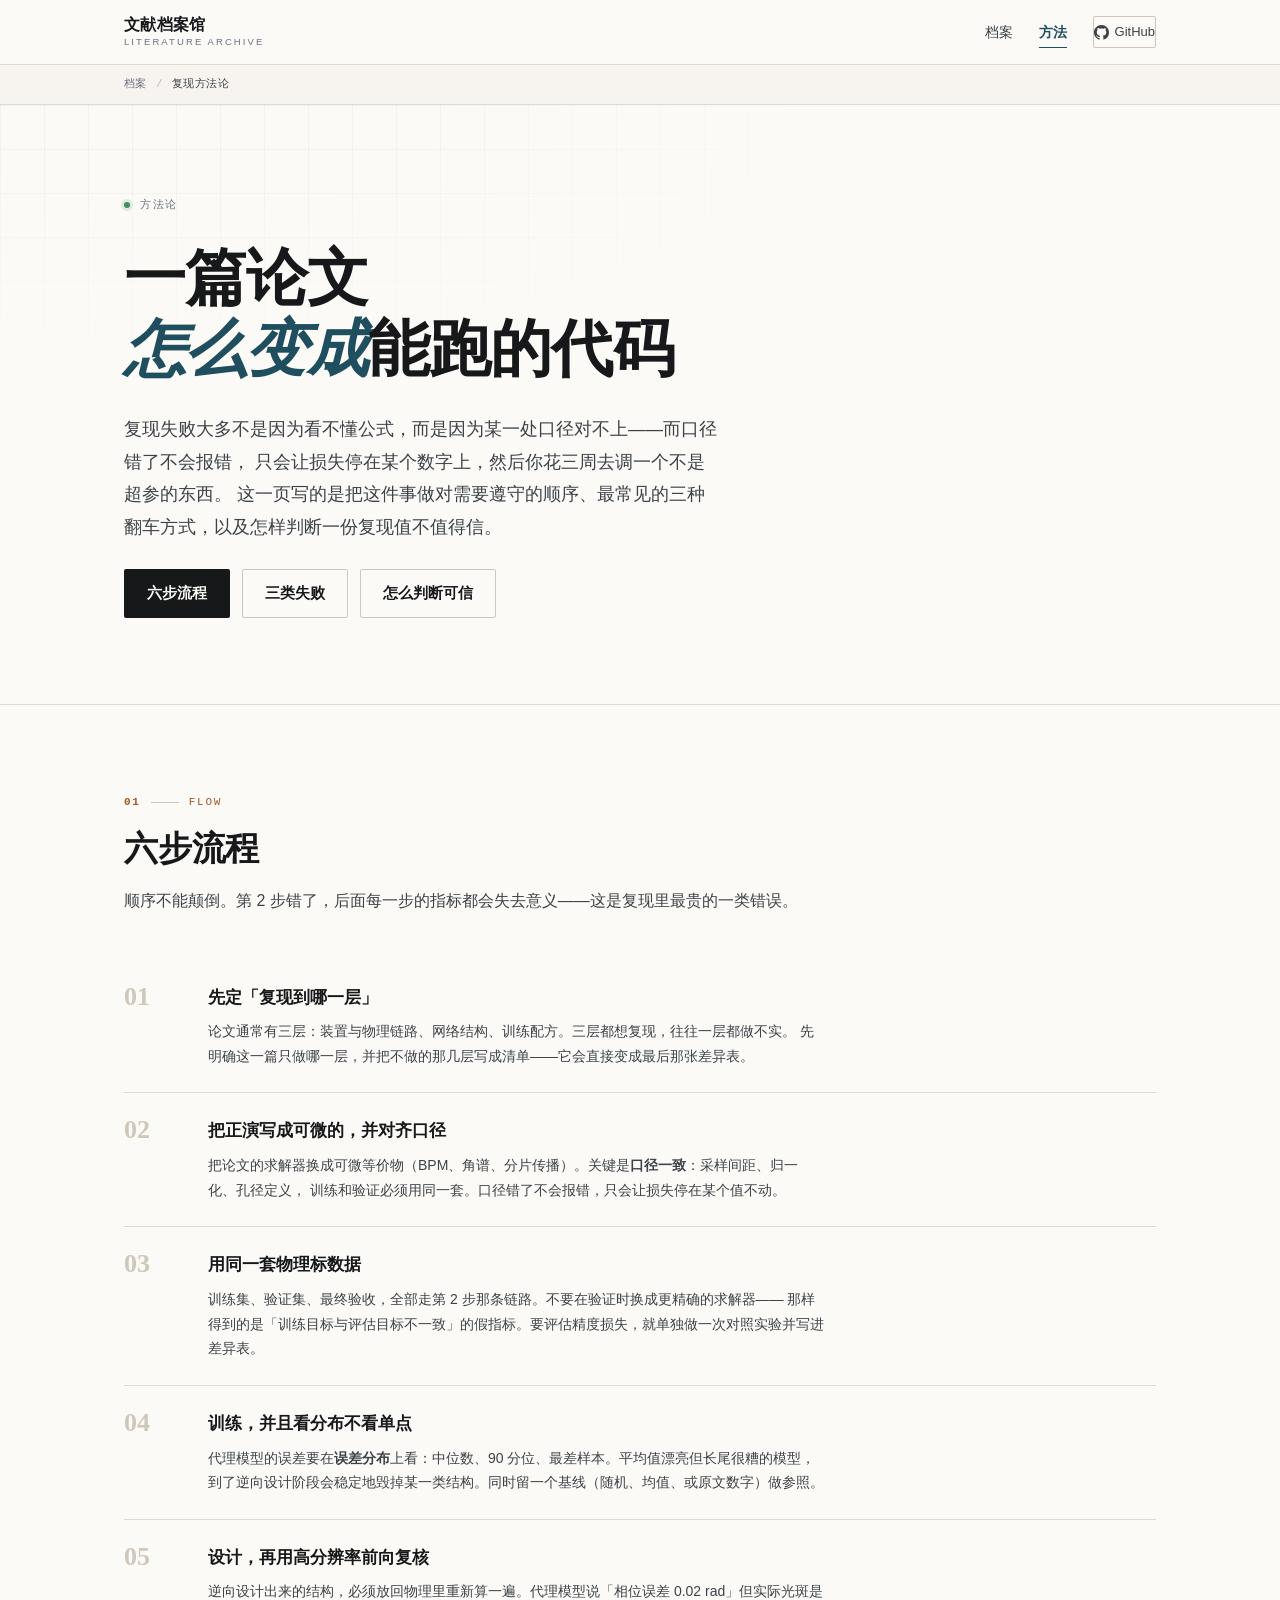
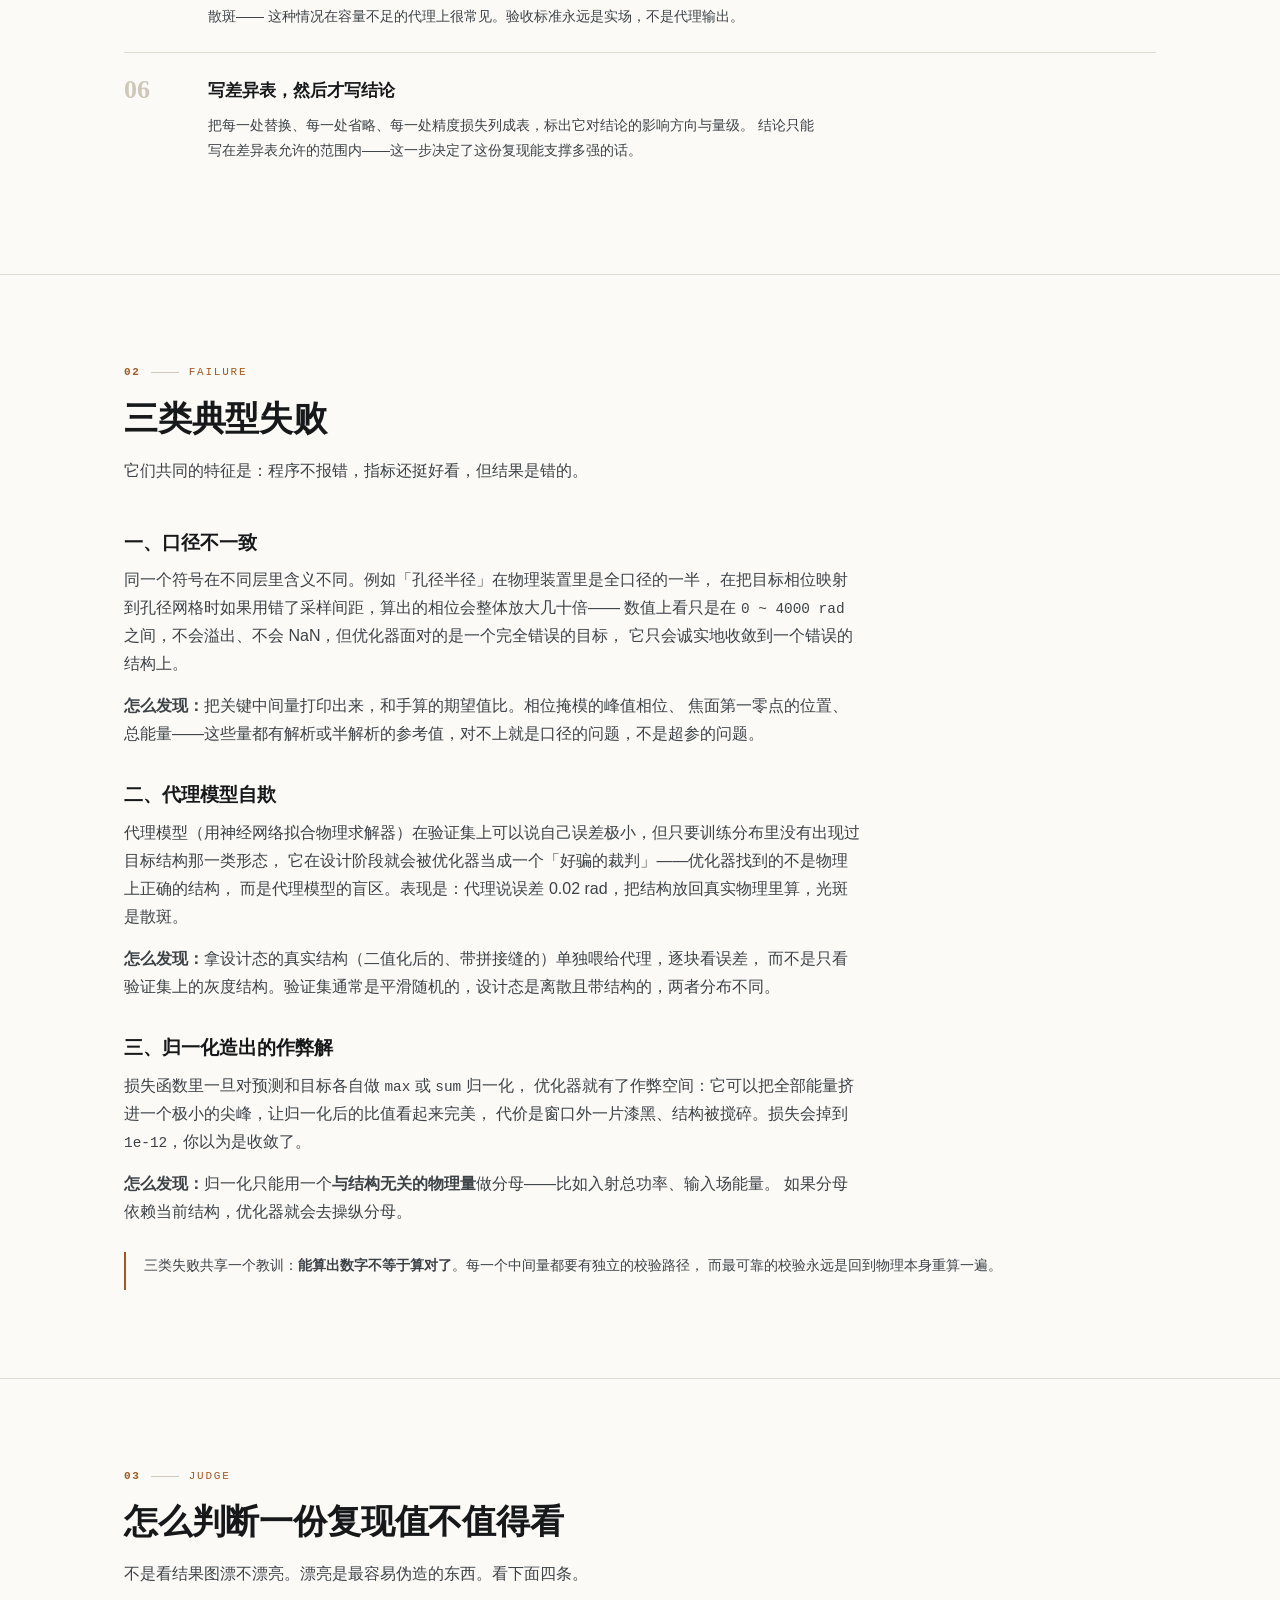
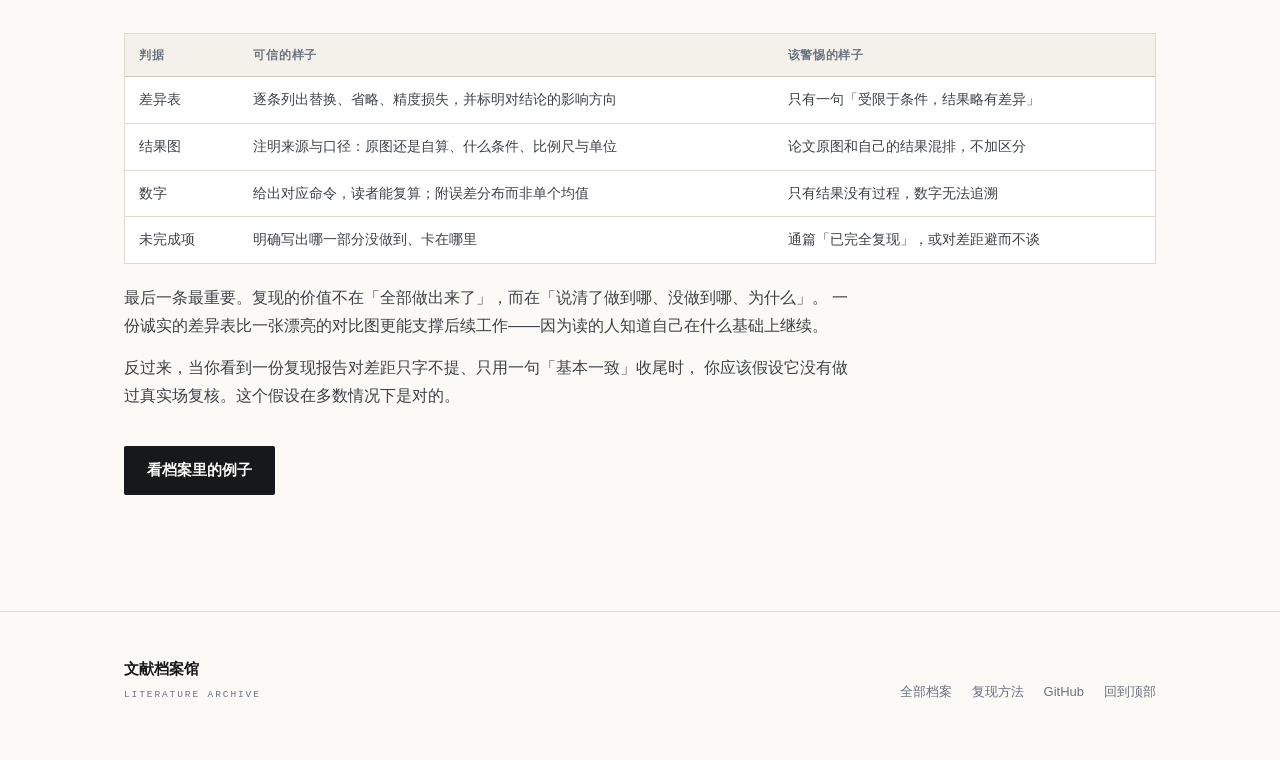
==== commit fe233134: "改名文献档案馆，重做首页 hero：新 Slogan、馆藏印章、竖排英文、卡片封面铺满" ====
--- a/docs/guide.html
+++ b/docs/guide.html
@@ -3,7 +3,7 @@
 <head>
 <meta charset="UTF-8">
 <meta name="viewport" content="width=device-width, initial-scale=1.0">
-<title>复现方法论 · 论文复现实验室</title>
+<title>复现方法论 · 文献档案馆</title>
 <meta name="description" content="把一篇论文变成可运行代码的六步流程、三类最常见的失败模式，以及判断一份复现是否可信的四个判据。">
 <meta property="og:title" content="复现方法论">
 <meta property="og:type" content="article">
@@ -15,8 +15,8 @@
 <nav class="nav">
   <div class="nav-in">
     <a class="brand" href="index.html">
-      <span class="cn">论文复现实验室</span>
-      <span class="en">Paper Repro Lab</span>
+      <span class="cn">文献档案馆</span>
+      <span class="en">Literature Archive</span>
     </a>
     <div class="nav-links">
       <a href="index.html#archive">档案</a>
@@ -216,8 +216,8 @@
 <footer>
   <div class="wrap foot-in">
     <div class="foot-brand">
-      论文复现实验室
-      <span>Paper Repro Lab</span>
+      文献档案馆
+      <span>Literature Archive</span>
     </div>
     <div class="foot-links">
       <a href="index.html#archive">全部档案</a>
--- a/docs/assets/css/site.css
+++ b/docs/assets/css/site.css
@@ -64,7 +64,7 @@
 section:first-of-type{border-top:none}
 
 /* ---------- hero ---------- */
-.hero{padding:80px 0 64px;position:relative;overflow:hidden}
+.hero{padding:84px 0 58px;position:relative;overflow:hidden;border-bottom:1px solid var(--line)}
 .hero::before{
   content:"";position:absolute;inset:0;z-index:0;pointer-events:none;
   background-image:
@@ -75,28 +75,43 @@
   -webkit-mask-image:radial-gradient(ellipse 70% 60% at 15% 0%,#000 20%,transparent 75%);
 }
 .hero > .wrap{position:relative;z-index:1}
+.hero-in{display:grid;grid-template-columns:minmax(0,1fr) auto;gap:60px;align-items:start}
+.hero-main{min-width:0}
 .eyebrow{
   display:inline-flex;align-items:center;gap:10px;
   font-family:var(--mono);font-size:11px;letter-spacing:.14em;text-transform:uppercase;
-  color:var(--muted);margin-bottom:26px;
+  color:var(--muted);margin-bottom:28px;
 }
 .eyebrow .dot{width:6px;height:6px;border-radius:50%;background:#3f8f5f;box-shadow:0 0 0 3px rgba(63,143,95,.15)}
 h1{
   font-family:var(--serif);font-weight:700;
-  font-size:clamp(34px,5.2vw,58px);line-height:1.18;letter-spacing:-.01em;
-  margin-bottom:26px;max-width:16em;
-}
-h1 em{font-style:italic;color:var(--teal);white-space:nowrap;
-  background-image:linear-gradient(rgba(31,78,95,.13),rgba(31,78,95,.13));
-  background-repeat:no-repeat;
-  background-size:100% .30em;
-  background-position:0 88%;
-}
-.lede{font-size:17.5px;line-height:1.85;color:var(--ink-2);max-width:44em;margin-bottom:22px}
+  font-size:clamp(36px,5.4vw,62px);line-height:1.15;letter-spacing:-.015em;
+  margin-bottom:28px;max-width:14em;
+}
+h1 em{font-style:italic;color:var(--teal);white-space:nowrap}
+.lede{font-size:17.5px;line-height:1.85;color:var(--ink-2);max-width:34em;margin-bottom:26px}
 .lede strong{color:var(--ink);font-weight:600}
 .meta-line{
   font-family:var(--mono);font-size:11px;letter-spacing:.1em;
   text-transform:uppercase;color:var(--muted);
+  display:flex;align-items:center;gap:12px;
+}
+.meta-line::before{content:"";width:26px;height:1px;background:var(--line-2)}
+
+/* 档案馆印章 + 竖排英文 */
+.hero-side{display:flex;align-items:flex-start;gap:18px;padding-top:30px;justify-self:end}
+.seal{
+  width:104px;height:104px;border:2.5px solid var(--ochre);border-radius:3px;
+  display:grid;grid-template-columns:1fr 1fr;grid-template-rows:1fr 1fr;place-items:center;
+  padding:11px 7px;transform:rotate(-4deg);
+  outline:1px solid rgba(164,88,31,.38);outline-offset:-8px;
+  color:var(--ochre);font-family:var(--serif);font-weight:700;font-size:22px;line-height:1;
+  letter-spacing:.02em;
+}
+.vlabel{
+  writing-mode:vertical-rl;text-orientation:mixed;
+  font-family:var(--mono);font-size:10px;letter-spacing:.4em;text-transform:uppercase;
+  color:#9a9389;padding-top:12px;user-select:none;
 }
 
 .cta{display:flex;flex-wrap:wrap;gap:12px;margin-bottom:28px}
@@ -380,11 +395,11 @@
 }
 .pcard:hover{border-color:var(--line-2);box-shadow:0 8px 26px rgba(22,24,26,.075);transform:translateY(-2px)}
 .pcard .cover{
-  position:relative;aspect-ratio:16/10;background:var(--paper-2);
+  position:relative;aspect-ratio:16/10;background:#fff;
   border-bottom:1px solid var(--line);
-  display:grid;place-items:center;padding:14px;overflow:hidden;
-}
-.pcard .cover img{max-width:100%;max-height:100%;object-fit:contain;transition:transform .45s ease}
+  display:grid;place-items:center;padding:0;overflow:hidden;
+}
+.pcard .cover img{width:100%;height:100%;object-fit:cover;transition:transform .45s ease}
 .pcard:hover .cover img{transform:scale(1.025)}
 .pcard .body{padding:19px 21px 20px;display:flex;flex-direction:column;flex:1}
 .pcard .topline{display:flex;align-items:center;justify-content:space-between;gap:10px;margin-bottom:11px}
@@ -524,6 +539,10 @@
 .pager a.next{text-align:right}
 
 @media (max-width:900px){
+  .hero-in{grid-template-columns:1fr;gap:32px}
+  .hero-side{justify-self:start;padding-top:0;gap:14px}
+  .seal{width:72px;height:72px;font-size:15px;padding:8px 5px;border-width:2px;outline-offset:-6px}
+  .vlabel{display:none}
   .grid-4{grid-template-columns:1fr 1fr}
   .grid-3{grid-template-columns:1fr}
   .dl-grid{grid-template-columns:1fr}
